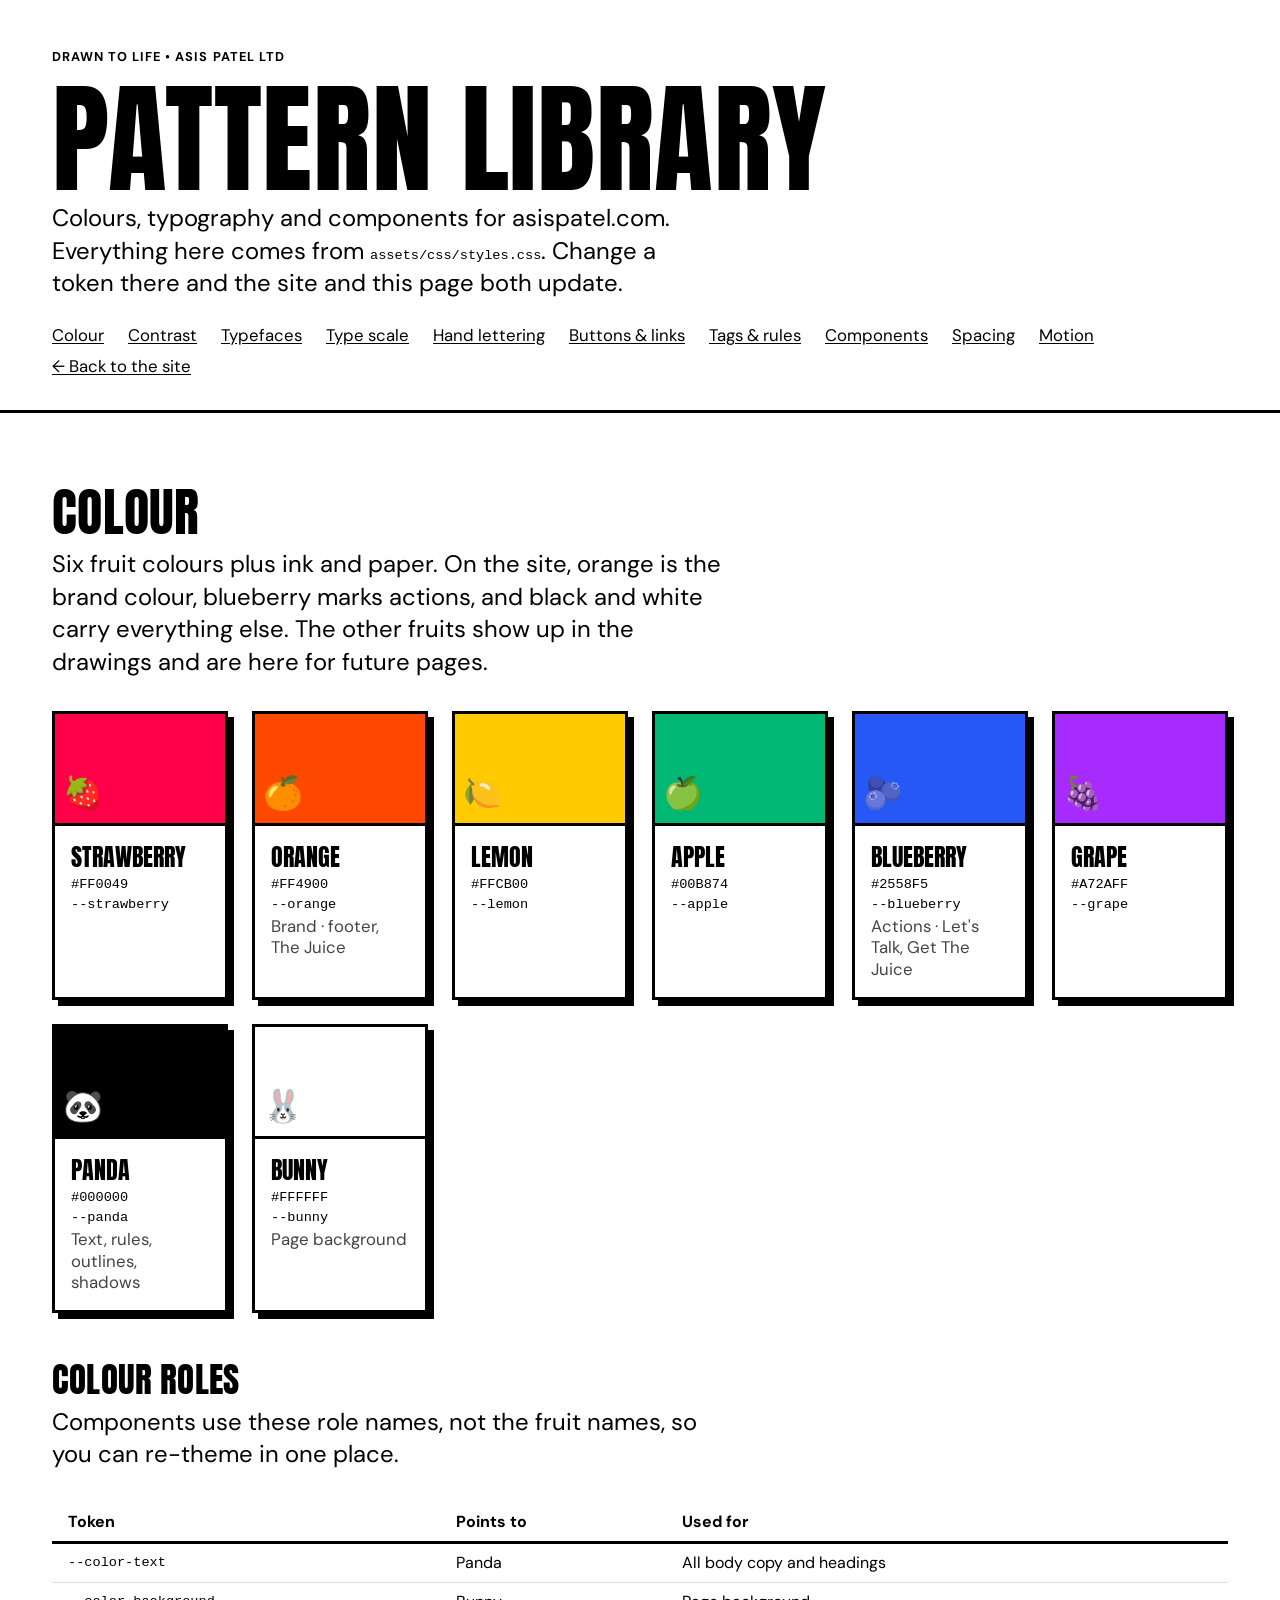
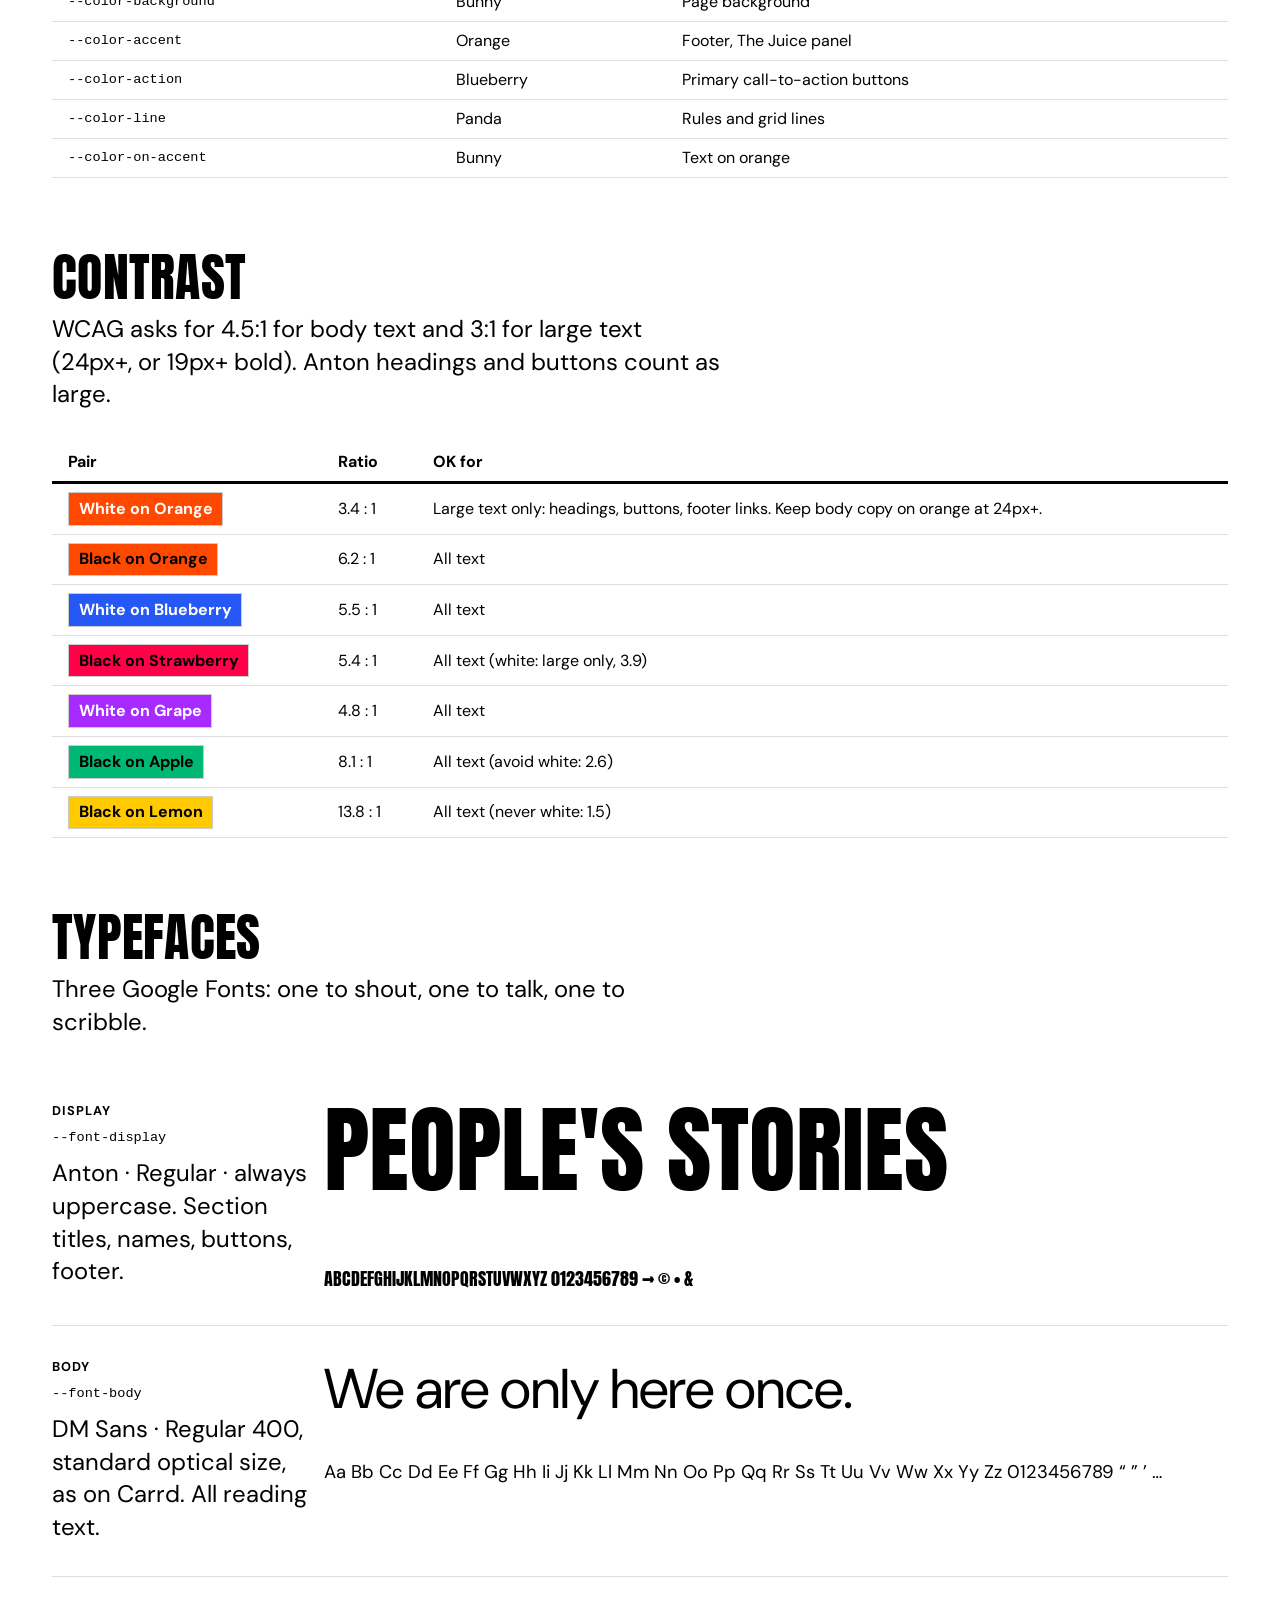
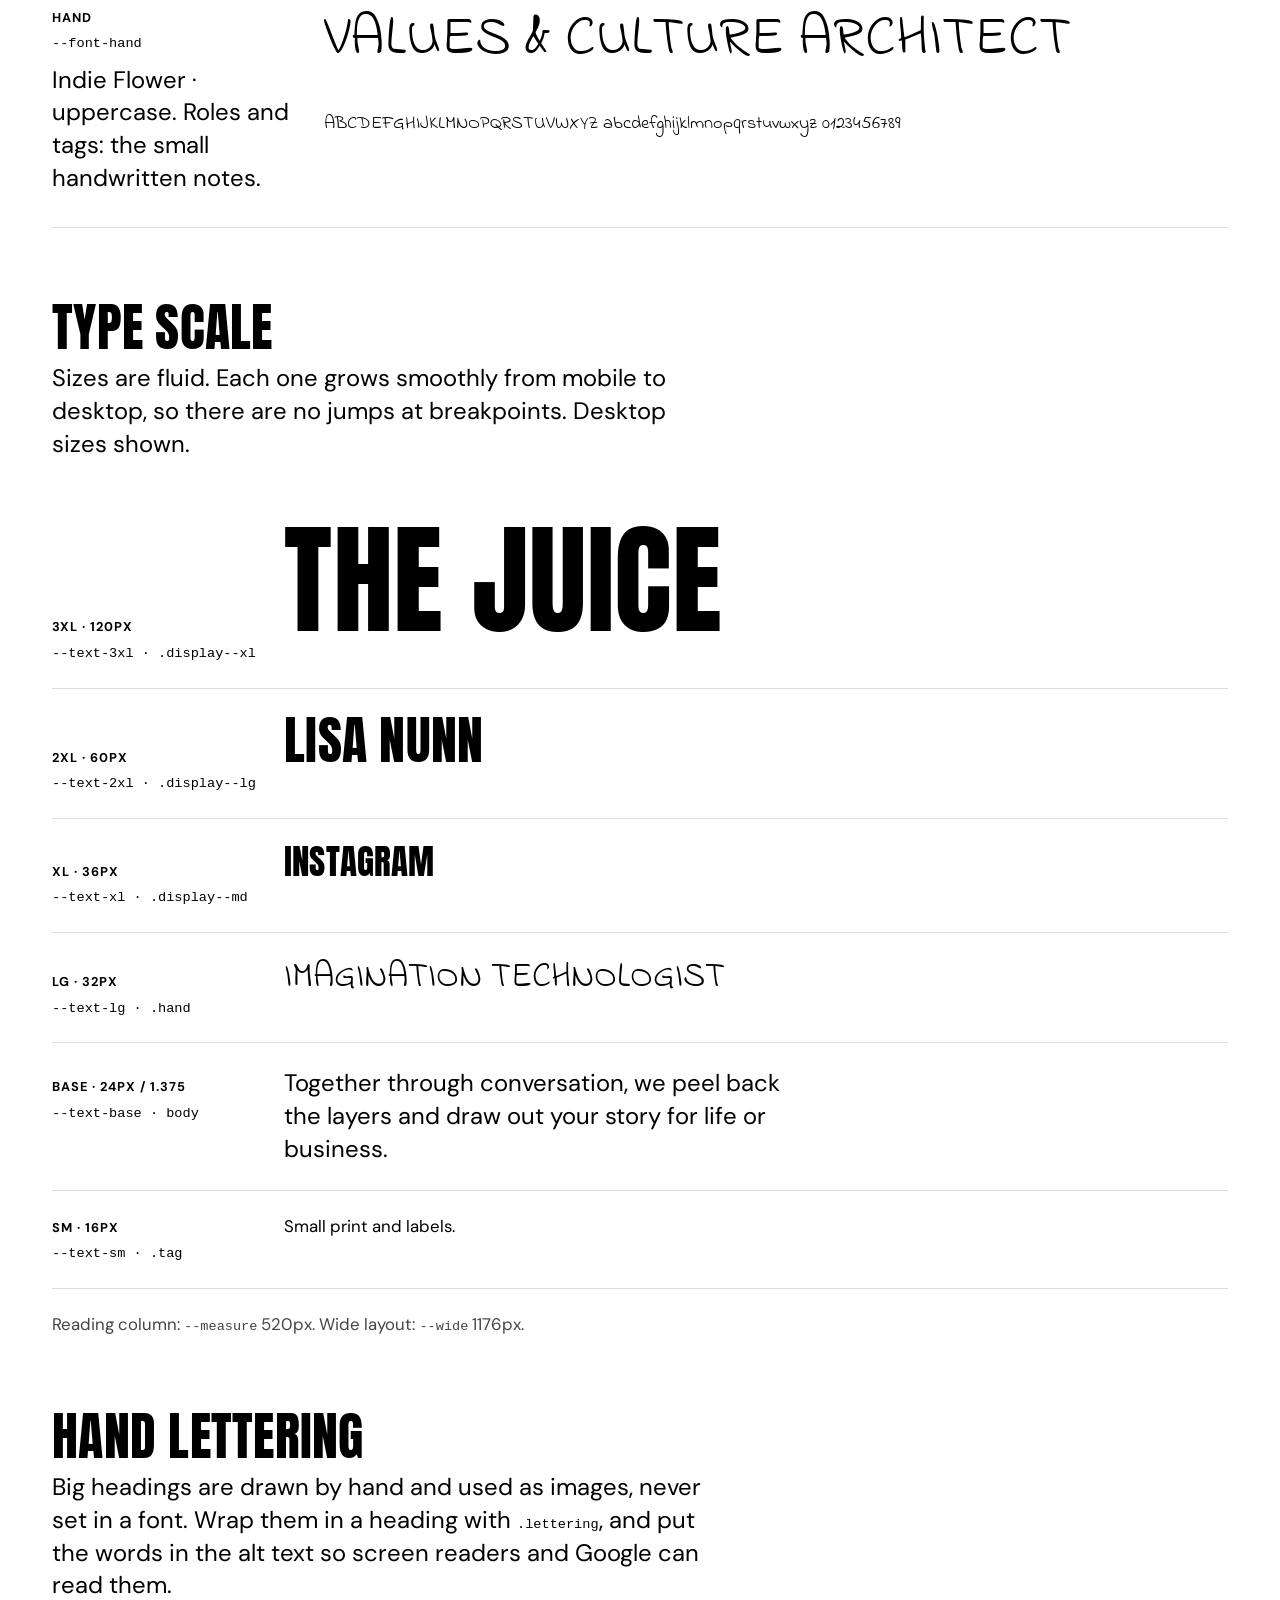
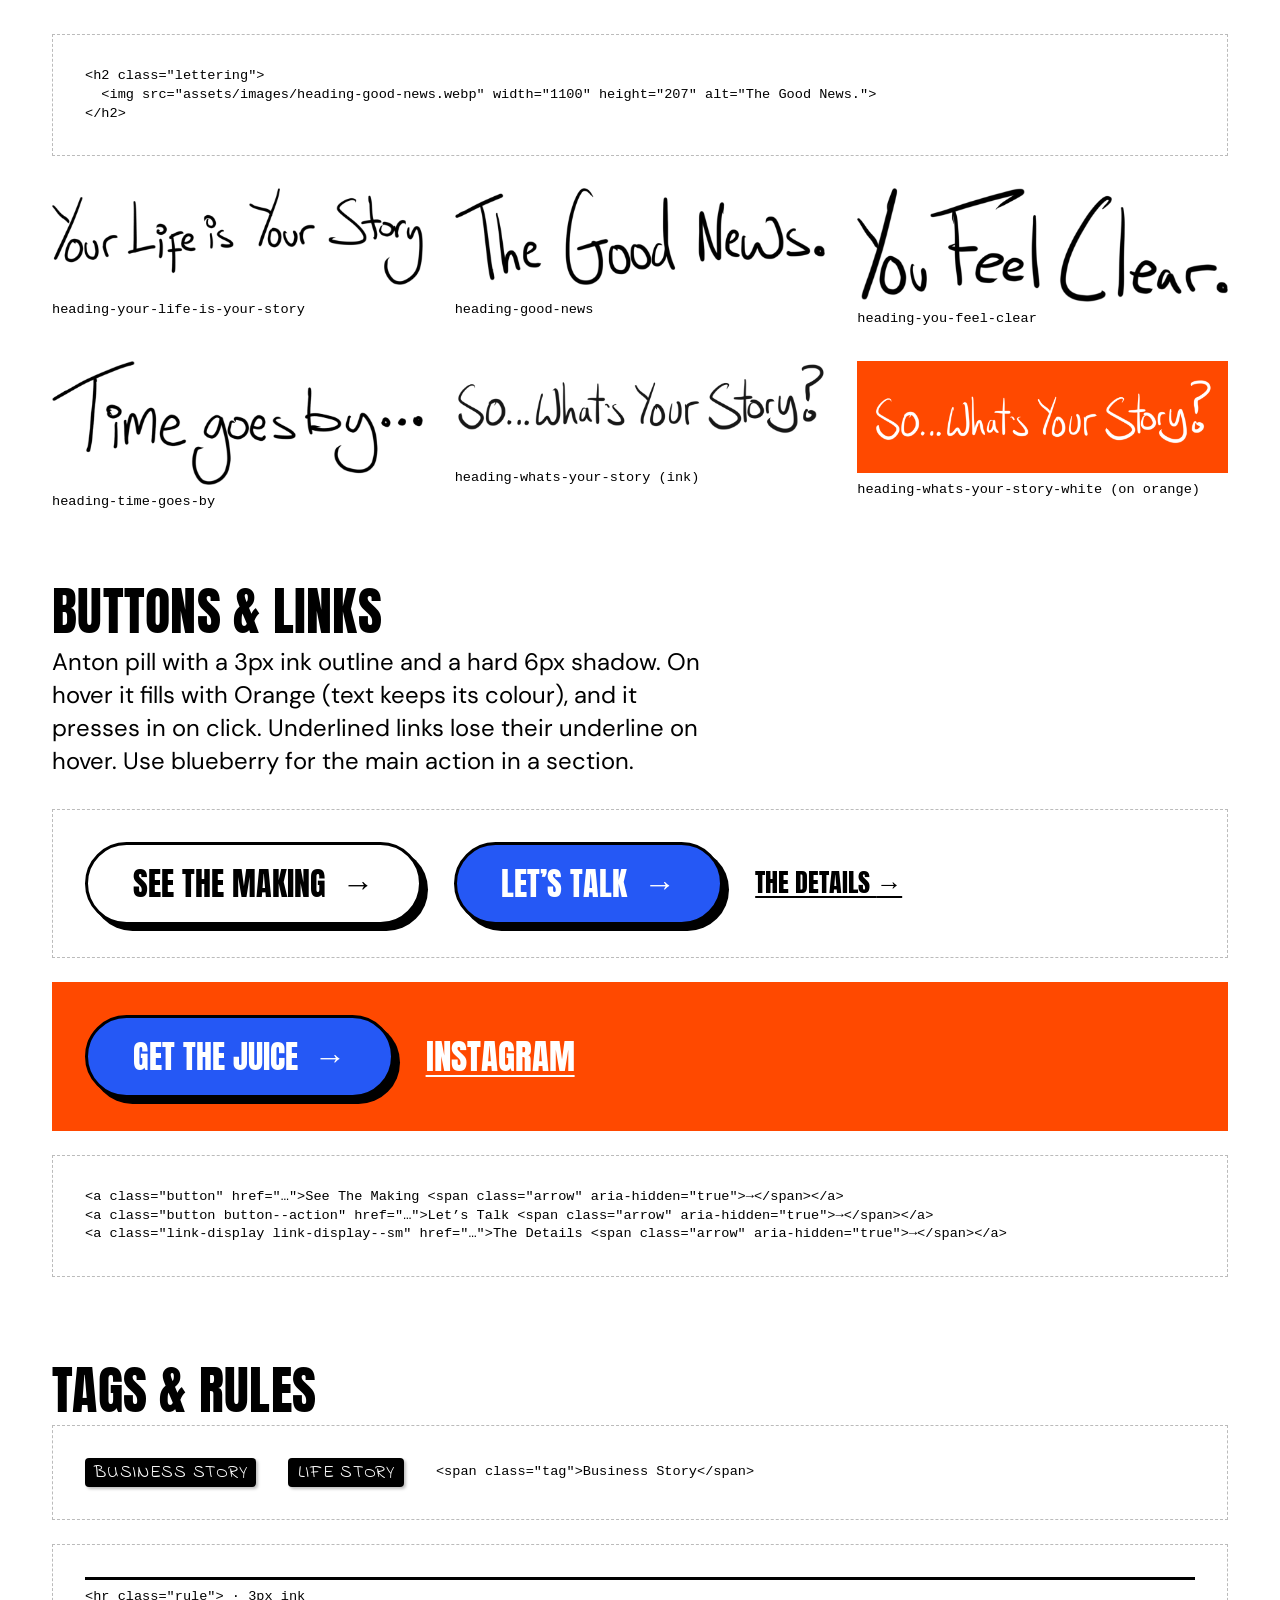
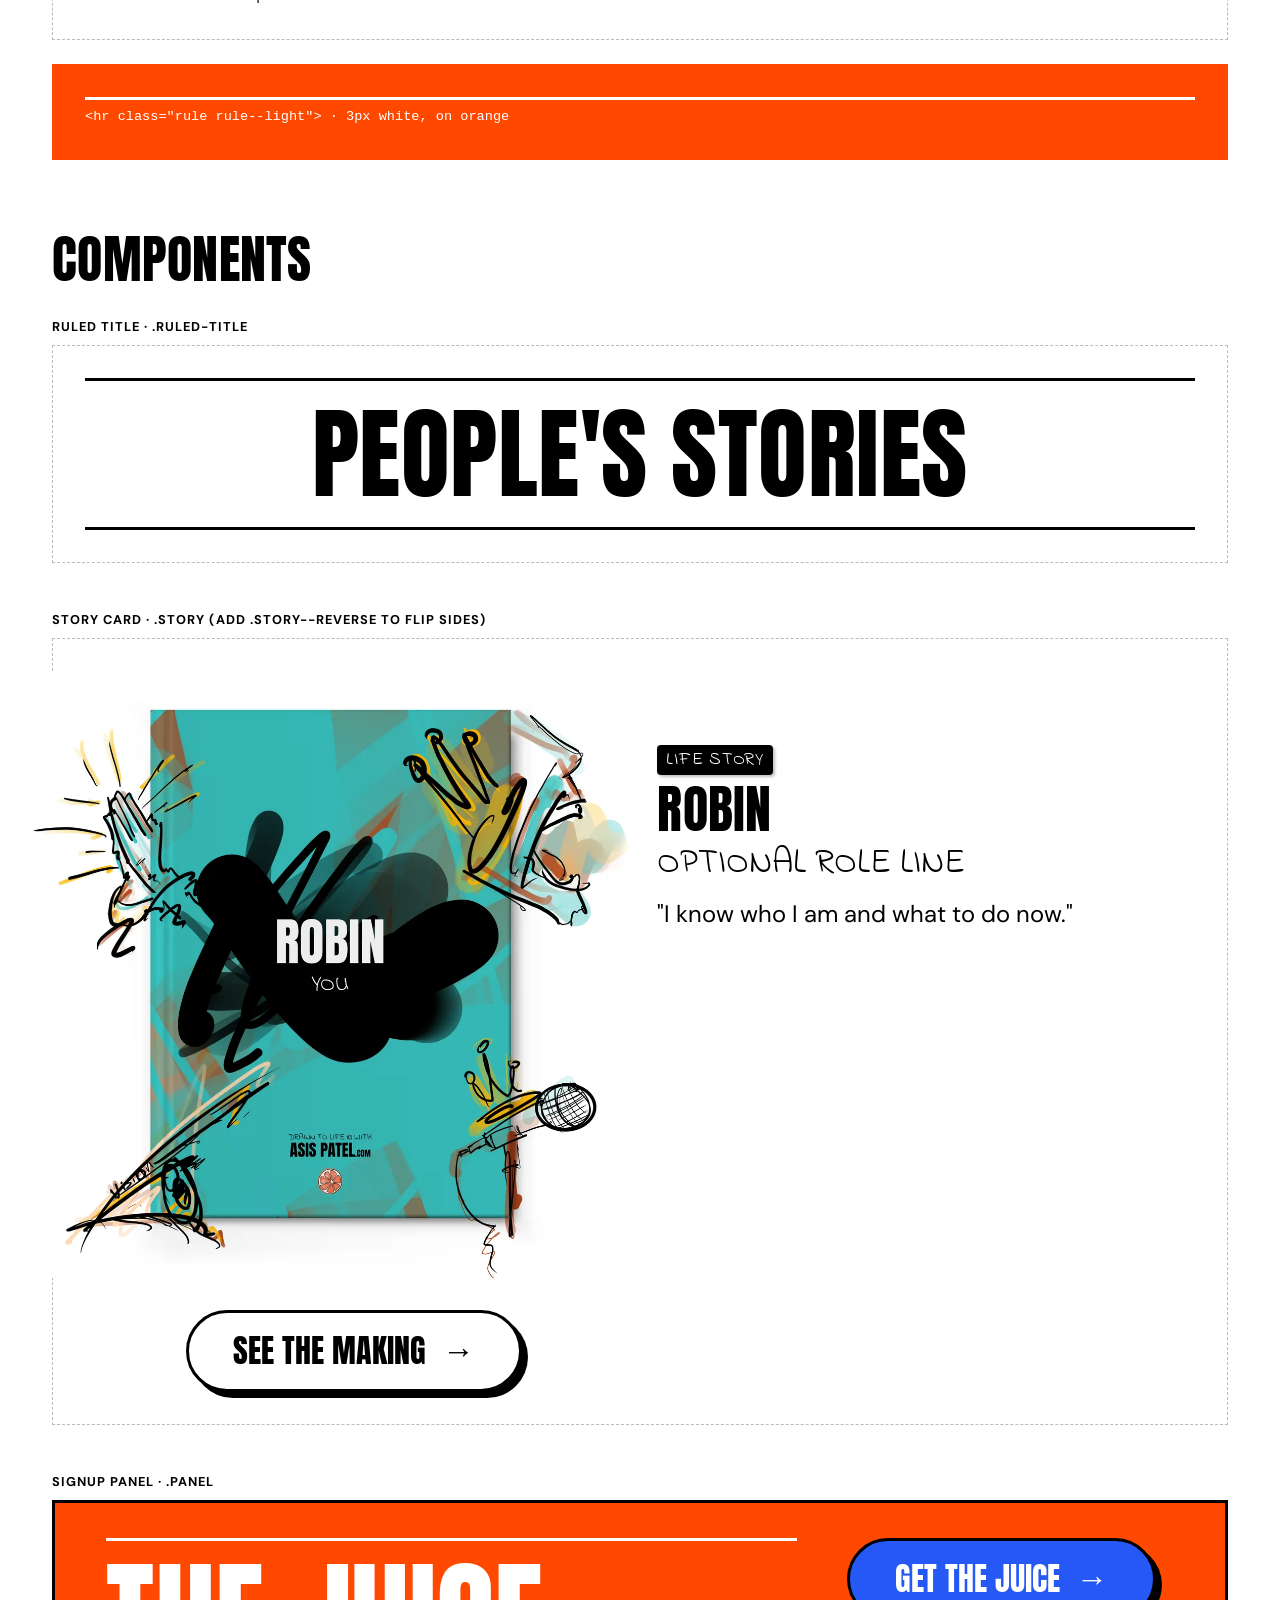
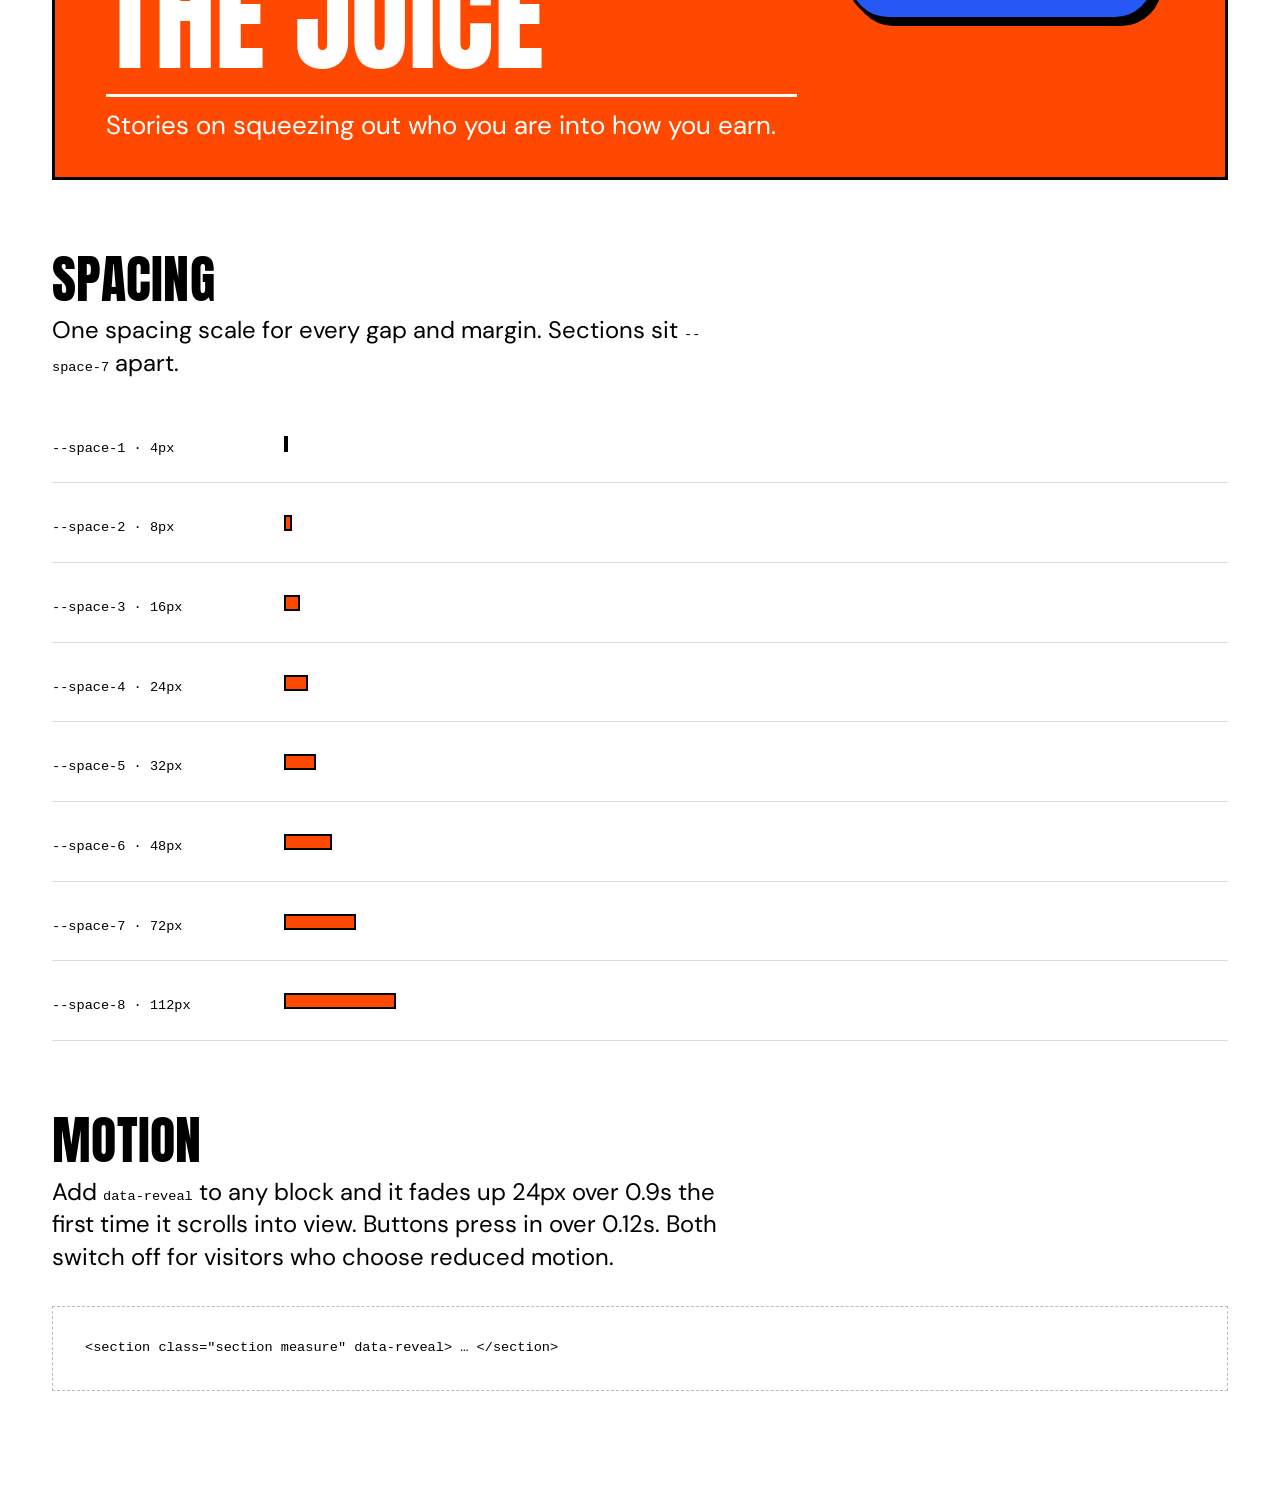
==== styleguide.html @ 0171bc2c "Phone layout matched to Carrd at iPhone 15 Pro width Measured asispatel.carrd.co at 393px: 16.5px bo" ====
<!DOCTYPE html>
<html lang="en-GB">
<head>
  <meta charset="utf-8">
  <meta name="viewport" content="width=device-width, initial-scale=1">
  <title>Pattern Library • Drawn To Life • Asis Patel Ltd</title>
  <meta name="robots" content="noindex">
  <link rel="icon" type="image/png" sizes="64x64" href="assets/favicon.png">
  <link rel="icon" type="image/png" sizes="32x32" href="assets/favicon-32.png">
  <link rel="preconnect" href="https://fonts.googleapis.com">
  <link rel="preconnect" href="https://fonts.gstatic.com" crossorigin>
  <link rel="stylesheet" href="https://fonts.googleapis.com/css2?display=swap&amp;family=DM+Sans:ital,wght@0,400;1,400&amp;family=Anton:ital,wght@0,400;1,400&amp;family=Indie+Flower:ital,wght@0,400;1,400">
  <link rel="stylesheet" href="assets/css/styles.css?v=202611241944">
  <style>
    /* Styles for this documentation page only */
    .sg-header { padding: var(--space-6) 0 var(--space-5); border-bottom: var(--rule) solid var(--panda); }
    .sg-header p { max-width: 40rem; }
    .sg-nav { display: flex; flex-wrap: wrap; gap: var(--space-2) var(--space-4); margin-top: var(--space-4); font-size: var(--text-sm); }
    .sg-section { padding: var(--space-7) 0 0; }
    .sg-section > .display { margin-bottom: var(--space-2); }
    .sg-intro { max-width: 42rem; margin-bottom: var(--space-5); }
    .sg-label { font-family: var(--font-body); font-size: 0.8rem; font-weight: 700; letter-spacing: 0.08em; text-transform: uppercase; }
    .sg-code { font-family: ui-monospace, SFMono-Regular, Menlo, monospace; font-size: 0.85rem; }
    .sg-note { font-size: var(--text-sm); color: #444; }

    .sg-swatches { display: grid; grid-template-columns: repeat(auto-fill, minmax(10.5rem, 1fr)); gap: var(--space-4); }
    .sg-swatch { border: var(--rule) solid var(--panda); box-shadow: var(--shadow-hard); background: var(--bunny); }
    .sg-swatch__chip { height: 7rem; border-bottom: var(--rule) solid var(--panda); display: flex; align-items: flex-end; padding: var(--space-2); font-size: 2rem; }
    .sg-swatch__info { padding: var(--space-3); display: grid; gap: 0.15rem; font-size: 0.95rem; line-height: 1.3; }
    .sg-swatch__name { font-family: var(--font-display); font-size: 1.5rem; text-transform: uppercase; }

    .sg-table { width: 100%; border-collapse: collapse; font-size: 1rem; }
    .sg-table th, .sg-table td { padding: var(--space-2) var(--space-3); border-bottom: 1px solid #ddd; text-align: left; vertical-align: middle; }
    .sg-table th { border-bottom: var(--rule) solid var(--panda); }
    .sg-pair { display: inline-block; min-width: 7rem; padding: 0.3rem 0.6rem; border: 1px solid #ccc; font-weight: 700; }

    .sg-font { display: grid; gap: var(--space-3); padding: var(--space-5) 0; border-bottom: 1px solid #ddd; }
    @media (min-width: 48rem) { .sg-font { grid-template-columns: 16rem 1fr; } }
    .sg-font__sample--display { font-family: var(--font-display); font-size: clamp(3rem, 8vw, 6rem); line-height: 1; text-transform: uppercase; }
    .sg-font__sample--body { font-family: var(--font-body); font-size: clamp(2rem, 5vw, 3.5rem); line-height: 1.1; }
    .sg-font__sample--hand { font-family: var(--font-hand); font-size: clamp(2rem, 5vw, 3.5rem); line-height: 1.1; text-transform: uppercase; }
    .sg-alphabet { font-size: 1.15rem; line-height: 1.5; word-break: break-all; }

    .sg-scale-row { display: grid; gap: var(--space-2); padding: var(--space-4) 0; border-bottom: 1px solid #ddd; align-items: baseline; }
    @media (min-width: 48rem) { .sg-scale-row { grid-template-columns: 14rem 1fr; } }

    .sg-demo { padding: var(--space-5); border: 1px dashed #bbb; }
    .sg-demo--accent { background: var(--orange); border-color: var(--orange); }
    .sg-row { display: flex; flex-wrap: wrap; gap: var(--space-5); align-items: center; }

    .sg-space { display: grid; gap: var(--space-2); }
    .sg-space__bar { height: 1rem; background: var(--orange); border: 2px solid var(--panda); }

    .sg-lettering { display: grid; gap: var(--space-5); grid-template-columns: repeat(auto-fill, minmax(18rem, 1fr)); }
    .sg-lettering figure { margin: 0; display: grid; gap: var(--space-2); }
    .sg-lettering .dark { background: var(--orange); padding: var(--space-3); }
  </style>
</head>
<body>

<header class="sg-header">
  <div class="wide">
    <p class="sg-label">Drawn To Life • Asis Patel Ltd</p>
    <h1 class="display display--xl">Pattern Library</h1>
    <p>Colours, typography and components for asispatel.com. Everything here comes from <span class="sg-code">assets/css/styles.css</span>. Change a token there and the site and this page both update.</p>
    <nav class="sg-nav" aria-label="Sections">
      <a href="#colour">Colour</a>
      <a href="#contrast">Contrast</a>
      <a href="#type">Typefaces</a>
      <a href="#scale">Type scale</a>
      <a href="#lettering">Hand lettering</a>
      <a href="#buttons">Buttons &amp; links</a>
      <a href="#elements">Tags &amp; rules</a>
      <a href="#components">Components</a>
      <a href="#spacing">Spacing</a>
      <a href="#motion">Motion</a>
      <a href="index.html">← Back to the site</a>
    </nav>
  </div>
</header>

<main class="wide">

  <!-- COLOUR -->
  <section class="sg-section" id="colour">
    <h2 class="display display--lg">Colour</h2>
    <p class="sg-intro">Six fruit colours plus ink and paper. On the site, orange is the brand colour, blueberry marks actions, and black and white carry everything else. The other fruits show up in the drawings and are here for future pages.</p>
    <div class="sg-swatches">
      <div class="sg-swatch"><div class="sg-swatch__chip" style="background:var(--strawberry)">🍓</div><div class="sg-swatch__info"><span class="sg-swatch__name">Strawberry</span><span class="sg-code">#FF0049</span><span class="sg-code">--strawberry</span></div></div>
      <div class="sg-swatch"><div class="sg-swatch__chip" style="background:var(--orange)">🍊</div><div class="sg-swatch__info"><span class="sg-swatch__name">Orange</span><span class="sg-code">#FF4900</span><span class="sg-code">--orange</span><span class="sg-note">Brand · footer, The Juice</span></div></div>
      <div class="sg-swatch"><div class="sg-swatch__chip" style="background:var(--lemon)">🍋</div><div class="sg-swatch__info"><span class="sg-swatch__name">Lemon</span><span class="sg-code">#FFCB00</span><span class="sg-code">--lemon</span></div></div>
      <div class="sg-swatch"><div class="sg-swatch__chip" style="background:var(--apple)">🍏</div><div class="sg-swatch__info"><span class="sg-swatch__name">Apple</span><span class="sg-code">#00B874</span><span class="sg-code">--apple</span></div></div>
      <div class="sg-swatch"><div class="sg-swatch__chip" style="background:var(--blueberry)">🫐</div><div class="sg-swatch__info"><span class="sg-swatch__name">Blueberry</span><span class="sg-code">#2558F5</span><span class="sg-code">--blueberry</span><span class="sg-note">Actions · Let's Talk, Get The Juice</span></div></div>
      <div class="sg-swatch"><div class="sg-swatch__chip" style="background:var(--grape)">🍇</div><div class="sg-swatch__info"><span class="sg-swatch__name">Grape</span><span class="sg-code">#A72AFF</span><span class="sg-code">--grape</span></div></div>
      <div class="sg-swatch"><div class="sg-swatch__chip" style="background:var(--panda);color:#fff">🐼</div><div class="sg-swatch__info"><span class="sg-swatch__name">Panda</span><span class="sg-code">#000000</span><span class="sg-code">--panda</span><span class="sg-note">Text, rules, outlines, shadows</span></div></div>
      <div class="sg-swatch"><div class="sg-swatch__chip" style="background:var(--bunny)">🐰</div><div class="sg-swatch__info"><span class="sg-swatch__name">Bunny</span><span class="sg-code">#FFFFFF</span><span class="sg-code">--bunny</span><span class="sg-note">Page background</span></div></div>
    </div>

    <h3 class="display display--md" style="margin-top:var(--space-6)">Colour roles</h3>
    <p class="sg-intro">Components use these role names, not the fruit names, so you can re-theme in one place.</p>
    <table class="sg-table">
      <thead><tr><th>Token</th><th>Points to</th><th>Used for</th></tr></thead>
      <tbody>
        <tr><td class="sg-code">--color-text</td><td>Panda</td><td>All body copy and headings</td></tr>
        <tr><td class="sg-code">--color-background</td><td>Bunny</td><td>Page background</td></tr>
        <tr><td class="sg-code">--color-accent</td><td>Orange</td><td>Footer, The Juice panel</td></tr>
        <tr><td class="sg-code">--color-action</td><td>Blueberry</td><td>Primary call-to-action buttons</td></tr>
        <tr><td class="sg-code">--color-line</td><td>Panda</td><td>Rules and grid lines</td></tr>
        <tr><td class="sg-code">--color-on-accent</td><td>Bunny</td><td>Text on orange</td></tr>
      </tbody>
    </table>
  </section>

  <!-- CONTRAST -->
  <section class="sg-section" id="contrast">
    <h2 class="display display--lg">Contrast</h2>
    <p class="sg-intro">WCAG asks for 4.5:1 for body text and 3:1 for large text (24px+, or 19px+ bold). Anton headings and buttons count as large.</p>
    <table class="sg-table">
      <thead><tr><th>Pair</th><th>Ratio</th><th>OK for</th></tr></thead>
      <tbody>
        <tr><td><span class="sg-pair" style="background:var(--orange);color:#fff">White on Orange</span></td><td>3.4 : 1</td><td>Large text only: headings, buttons, footer links. Keep body copy on orange at 24px+.</td></tr>
        <tr><td><span class="sg-pair" style="background:var(--orange);color:#000">Black on Orange</span></td><td>6.2 : 1</td><td>All text</td></tr>
        <tr><td><span class="sg-pair" style="background:var(--blueberry);color:#fff">White on Blueberry</span></td><td>5.5 : 1</td><td>All text</td></tr>
        <tr><td><span class="sg-pair" style="background:var(--strawberry);color:#000">Black on Strawberry</span></td><td>5.4 : 1</td><td>All text (white: large only, 3.9)</td></tr>
        <tr><td><span class="sg-pair" style="background:var(--grape);color:#fff">White on Grape</span></td><td>4.8 : 1</td><td>All text</td></tr>
        <tr><td><span class="sg-pair" style="background:var(--apple);color:#000">Black on Apple</span></td><td>8.1 : 1</td><td>All text (avoid white: 2.6)</td></tr>
        <tr><td><span class="sg-pair" style="background:var(--lemon);color:#000">Black on Lemon</span></td><td>13.8 : 1</td><td>All text (never white: 1.5)</td></tr>
      </tbody>
    </table>
  </section>

  <!-- TYPEFACES -->
  <section class="sg-section" id="type">
    <h2 class="display display--lg">Typefaces</h2>
    <p class="sg-intro">Three Google Fonts: one to shout, one to talk, one to scribble.</p>

    <div class="sg-font">
      <div><p class="sg-label">Display</p><p class="sg-code">--font-display</p><p>Anton · Regular · always uppercase. Section titles, names, buttons, footer.</p></div>
      <div><p class="sg-font__sample--display">People's Stories</p><p class="sg-alphabet" style="font-family:var(--font-display)">ABCDEFGHIJKLMNOPQRSTUVWXYZ 0123456789 → © • &amp;</p></div>
    </div>

    <div class="sg-font">
      <div><p class="sg-label">Body</p><p class="sg-code">--font-body</p><p>DM Sans · Regular 400, standard optical size, as on Carrd. All reading text.</p></div>
      <div><p class="sg-font__sample--body">We are only here once.</p><p class="sg-alphabet">Aa Bb Cc Dd Ee Ff Gg Hh Ii Jj Kk Ll Mm Nn Oo Pp Qq Rr Ss Tt Uu Vv Ww Xx Yy Zz 0123456789 “ ” ’ …</p></div>
    </div>

    <div class="sg-font">
      <div><p class="sg-label">Hand</p><p class="sg-code">--font-hand</p><p>Indie Flower · uppercase. Roles and tags: the small handwritten notes.</p></div>
      <div><p class="sg-font__sample--hand">Values &amp; Culture Architect</p><p class="sg-alphabet" style="font-family:var(--font-hand)">ABCDEFGHIJKLMNOPQRSTUVWXYZ abcdefghijklmnopqrstuvwxyz 0123456789</p></div>
    </div>
  </section>

  <!-- SCALE -->
  <section class="sg-section" id="scale">
    <h2 class="display display--lg">Type scale</h2>
    <p class="sg-intro">Sizes are fluid. Each one grows smoothly from mobile to desktop, so there are no jumps at breakpoints. Desktop sizes shown.</p>
    <div class="sg-scale-row"><div><p class="sg-label">3XL · 120px</p><p class="sg-code">--text-3xl · .display--xl</p></div><p class="display display--xl">The Juice</p></div>
    <div class="sg-scale-row"><div><p class="sg-label">2XL · 60px</p><p class="sg-code">--text-2xl · .display--lg</p></div><p class="display display--lg">Lisa Nunn</p></div>
    <div class="sg-scale-row"><div><p class="sg-label">XL · 36px</p><p class="sg-code">--text-xl · .display--md</p></div><p class="display display--md">Instagram</p></div>
    <div class="sg-scale-row"><div><p class="sg-label">LG · 32px</p><p class="sg-code">--text-lg · .hand</p></div><p class="hand">Imagination Technologist</p></div>
    <div class="sg-scale-row"><div><p class="sg-label">Base · 24px / 1.375</p><p class="sg-code">--text-base · body</p></div><p style="max-width:var(--measure)">Together through conversation, we peel back the layers and draw out your story for life or business.</p></div>
    <div class="sg-scale-row"><div><p class="sg-label">SM · 16px</p><p class="sg-code">--text-sm · .tag</p></div><p style="font-size:var(--text-sm)">Small print and labels.</p></div>
    <p class="sg-note" style="margin-top:var(--space-4)">Reading column: <span class="sg-code">--measure</span> 520px. Wide layout: <span class="sg-code">--wide</span> 1176px.</p>
  </section>

  <!-- LETTERING -->
  <section class="sg-section" id="lettering">
    <h2 class="display display--lg">Hand lettering</h2>
    <p class="sg-intro">Big headings are drawn by hand and used as images, never set in a font. Wrap them in a heading with <span class="sg-code">.lettering</span>, and put the words in the alt text so screen readers and Google can read them.</p>
    <pre class="sg-code sg-demo" style="white-space:pre-wrap;margin-bottom:var(--space-5)">&lt;h2 class="lettering"&gt;
  &lt;img src="assets/images/heading-good-news.webp" width="1100" height="207" alt="The Good News."&gt;
&lt;/h2&gt;</pre>
    <div class="sg-lettering">
      <figure><img src="assets/images/heading-your-life-is-your-story.webp" width="1100" height="286" alt="Your Life is Your Story"><figcaption class="sg-code">heading-your-life-is-your-story</figcaption></figure>
      <figure><img src="assets/images/heading-good-news.webp" width="1100" height="286" alt="The Good News."><figcaption class="sg-code">heading-good-news</figcaption></figure>
      <figure><img src="assets/images/heading-you-feel-clear.webp" width="1100" height="338" alt="You Feel Clear."><figcaption class="sg-code">heading-you-feel-clear</figcaption></figure>
      <figure><img src="assets/images/heading-time-goes-by.webp" width="1100" height="369" alt="Time goes by…"><figcaption class="sg-code">heading-time-goes-by</figcaption></figure>
      <figure><img src="assets/images/heading-whats-your-story.webp" width="2200" height="449" alt="So…What's Your Story?"><figcaption class="sg-code">heading-whats-your-story (ink)</figcaption></figure>
      <figure><div class="dark"><img src="assets/images/heading-whats-your-story-white.webp" width="2200" height="449" alt="So…What's Your Story?"></div><figcaption class="sg-code">heading-whats-your-story-white (on orange)</figcaption></figure>
    </div>
  </section>

  <!-- BUTTONS -->
  <section class="sg-section" id="buttons">
    <h2 class="display display--lg">Buttons &amp; links</h2>
    <p class="sg-intro">Anton pill with a 3px ink outline and a hard 6px shadow. On hover it fills with Orange (text keeps its colour), and it presses in on click. Underlined links lose their underline on hover. Use blueberry for the main action in a section.</p>
    <div class="sg-row sg-demo">
      <a class="button" href="#buttons">See The Making <span class="arrow" aria-hidden="true">→</span></a>
      <a class="button button--action" href="#buttons">Let’s Talk <span class="arrow" aria-hidden="true">→</span></a>
      <a class="link-display link-display--sm" href="#buttons">The Details <span class="arrow" aria-hidden="true">→</span></a>
    </div>
    <div class="sg-row sg-demo sg-demo--accent" style="margin-top:var(--space-4);color:#fff">
      <a class="button button--action" href="#buttons">Get The Juice <span class="arrow" aria-hidden="true">→</span></a>
      <a class="link-display" href="#buttons">Instagram</a>
    </div>
    <pre class="sg-code sg-demo" style="white-space:pre-wrap;margin-top:var(--space-4)">&lt;a class="button" href="…"&gt;See The Making &lt;span class="arrow" aria-hidden="true"&gt;→&lt;/span&gt;&lt;/a&gt;
&lt;a class="button button--action" href="…"&gt;Let’s Talk &lt;span class="arrow" aria-hidden="true"&gt;→&lt;/span&gt;&lt;/a&gt;
&lt;a class="link-display link-display--sm" href="…"&gt;The Details &lt;span class="arrow" aria-hidden="true"&gt;→&lt;/span&gt;&lt;/a&gt;</pre>
  </section>

  <!-- TAGS & RULES -->
  <section class="sg-section" id="elements">
    <h2 class="display display--lg">Tags &amp; rules</h2>
    <div class="sg-row sg-demo">
      <span class="tag">Business Story</span>
      <span class="tag">Life Story</span>
      <span class="sg-code">&lt;span class="tag"&gt;Business Story&lt;/span&gt;</span>
    </div>
    <div class="sg-demo" style="margin-top:var(--space-4)">
      <hr class="rule">
      <p class="sg-code" style="margin-top:var(--space-2)">&lt;hr class="rule"&gt; · 3px ink</p>
    </div>
    <div class="sg-demo sg-demo--accent" style="margin-top:var(--space-4);color:#fff">
      <hr class="rule rule--light">
      <p class="sg-code" style="margin-top:var(--space-2)">&lt;hr class="rule rule--light"&gt; · 3px white, on orange</p>
    </div>
  </section>

  <!-- COMPONENTS -->
  <section class="sg-section" id="components">
    <h2 class="display display--lg">Components</h2>

    <p class="sg-label" style="margin-top:var(--space-5)">Ruled title · .ruled-title</p>
    <div class="ruled-title sg-demo">
      <hr class="rule">
      <h3 class="display display--title">People's Stories</h3>
      <hr class="rule">
    </div>

    <p class="sg-label" style="margin-top:var(--space-6)">Story card · .story (add .story--reverse to flip sides)</p>
    <article class="story sg-demo">
      <div class="story__media">
        <img src="assets/images/story-robin.webp" width="1200" height="1200" loading="lazy" alt="Illustrated book cover for Robin.">
        <a class="button" href="#components">See The Making <span class="arrow" aria-hidden="true">→</span></a>
      </div>
      <div class="story__body">
        <span class="tag">Life Story</span>
        <h3 class="display display--lg story__name">Robin</h3>
        <p class="hand story__role">Optional role line</p>
        <blockquote class="story__quote"><p>"I know who I am and what to do now."</p></blockquote>
      </div>
    </article>

    <p class="sg-label" style="margin-top:var(--space-6)">Signup panel · .panel</p>
    <div class="panel">
      <div class="panel__copy">
        <hr class="rule rule--light">
        <h3 class="display display--xl">The Juice</h3>
        <hr class="rule rule--light">
        <p>Stories on squeezing out who you are into how you earn.</p>
      </div>
      <div class="panel__action"><a class="button button--action" href="#components">Get The Juice <span class="arrow" aria-hidden="true">→</span></a></div>
    </div>
  </section>

  <!-- SPACING -->
  <section class="sg-section" id="spacing">
    <h2 class="display display--lg">Spacing</h2>
    <p class="sg-intro">One spacing scale for every gap and margin. Sections sit <span class="sg-code">--space-7</span> apart.</p>
    <div class="sg-space">
      <div class="sg-scale-row"><span class="sg-code">--space-1 · 4px</span><div class="sg-space__bar" style="width:var(--space-1)"></div></div>
      <div class="sg-scale-row"><span class="sg-code">--space-2 · 8px</span><div class="sg-space__bar" style="width:var(--space-2)"></div></div>
      <div class="sg-scale-row"><span class="sg-code">--space-3 · 16px</span><div class="sg-space__bar" style="width:var(--space-3)"></div></div>
      <div class="sg-scale-row"><span class="sg-code">--space-4 · 24px</span><div class="sg-space__bar" style="width:var(--space-4)"></div></div>
      <div class="sg-scale-row"><span class="sg-code">--space-5 · 32px</span><div class="sg-space__bar" style="width:var(--space-5)"></div></div>
      <div class="sg-scale-row"><span class="sg-code">--space-6 · 48px</span><div class="sg-space__bar" style="width:var(--space-6)"></div></div>
      <div class="sg-scale-row"><span class="sg-code">--space-7 · 72px</span><div class="sg-space__bar" style="width:var(--space-7)"></div></div>
      <div class="sg-scale-row"><span class="sg-code">--space-8 · 112px</span><div class="sg-space__bar" style="width:var(--space-8)"></div></div>
    </div>
  </section>

  <!-- MOTION -->
  <section class="sg-section" id="motion" style="padding-bottom:var(--space-8)">
    <h2 class="display display--lg">Motion</h2>
    <p class="sg-intro">Add <span class="sg-code">data-reveal</span> to any block and it fades up 24px over 0.9s the first time it scrolls into view. Buttons press in over 0.12s. Both switch off for visitors who choose reduced motion.</p>
    <pre class="sg-code sg-demo" style="white-space:pre-wrap">&lt;section class="section measure" data-reveal&gt; … &lt;/section&gt;</pre>
  </section>

</main>
</body>
</html>
---- assets/css/styles.css ----
/* ==========================================================================
   Drawn To Life · Asis Patel Ltd
   One stylesheet for the site and the pattern library (styleguide.html).

   1. Design tokens
   2. Base
   3. Layout
   4. Typography
   5. Components
   6. Page sections
   7. Motion
   ========================================================================== */


/* 1. Design tokens
   -------------------------------------------------------------------------- */
:root {
  /* Brand palette */
  --strawberry: #FF0049;
  --orange:     #FF4900;
  --lemon:      #FFCB00;
  --apple:      #00B874;
  --blueberry:  #2558F5;
  --grape:      #A72AFF;
  --panda:      #000000;
  --bunny:      #FFFFFF;

  /* Roles: use these in components rather than the raw palette */
  --color-text:        var(--panda);
  --color-background:  var(--bunny);
  --color-accent:      var(--orange);
  --color-action:      var(--blueberry);
  --color-line:        var(--panda);
  --color-on-accent:   var(--bunny);

  /* Font families */
  --font-body:    "DM Sans", system-ui, -apple-system, "Segoe UI", sans-serif;
  --font-display: "Anton", "Impact", "Arial Narrow", sans-serif;
  --font-hand:    "Indie Flower", "Comic Sans MS", cursive;

  /* Type scale (fluid: mobile → desktop) */
  --text-sm:   clamp(0.95rem, 0.9rem + 0.2vw, 1.05rem);   /* labels, small print */
  --text-base: clamp(1.15rem, 1rem + 0.6vw, 1.4896rem);   /* body: 23.83px on desktop, as on Carrd */
  --text-lg:   clamp(1.4rem, 1rem + 1.3vw, 2.1667rem);  /* roles: 34.67px */
  --text-md:   clamp(1.25rem, 1rem + 0.7vw, 1.625rem);  /* Juice intro, copyright: 26px */
  --text-xl:   clamp(1.6rem, 1.3rem + 1.2vw, 2.1667rem);  /* footer links: 34.67px */
  --text-button:  clamp(1.5rem, 1.2rem + 1vw, 2rem);      /* pill buttons: 32px */
  --text-link-sm: clamp(1.35rem, 1.15rem + 0.6vw, 1.625rem); /* The Details: 26px */
  --text-2xl:  clamp(2.25rem, 1.6rem + 2.2vw, 3.25rem);   /* story names: 52px */
  --text-title: clamp(3rem, 1.5rem + 5.4vw, 6.23rem);     /* PEOPLE'S STORIES: 100px */
  --text-3xl:  clamp(3.25rem, 1.6rem + 6.6vw, 7.58rem);   /* THE JUICE: 121px */

  --leading-tight: 1.05;
  --leading-body:  1.375;

  /* Spacing */
  --space-1: 0.25rem;
  --space-2: 0.5rem;
  --space-3: 1rem;
  --space-4: 1.5rem;
  --space-5: 2rem;
  --space-6: 3rem;
  --space-7: 4.5rem;
  --space-8: 7rem;

  /* Widths */
  --measure: 32.5rem;   /* 520px reading column */
  --wide:    80.2rem;   /* 1283px wide container */
  --illo:    43.3rem;   /* 693px illustrations and hero */
  --gutter:  clamp(1.25rem, 4vw, 3.25rem);
  --block:   2.1667rem; /* 35px gap between blocks, as on Carrd */

  /* Lines, corners, shadows */
  --rule:          3px;
  --radius-sm:     4px;
  --radius-pill:   999px;
  --shadow-hard:   6px 6px 0 var(--panda);
  --shadow-hard-sm: 3px 3px 0 var(--panda);

  /* Motion */
  --ease-out: cubic-bezier(0.22, 1, 0.36, 1);
  --duration-reveal: 900ms;
  --duration-press:  120ms;
}


/* Desktop (981px and up): fixed sizes, exactly as on Carrd, which doesn't
   scale type with window width. Below this the fluid sizes above apply. */
@media (min-width: 61.3125rem) {
  :root {
    --text-base:    1.4896rem;  /* 23.83px */
    --text-md:      1.625rem;   /* 26px */
    --text-lg:      2.1667rem;  /* 34.67px */
    --text-xl:      2.1667rem;  /* 34.67px */
    --text-button:  2rem;       /* 32px */
    --text-link-sm: 1.625rem;   /* 26px */
    --text-2xl:     3.25rem;    /* 52px */
    --text-title:   6.23rem;    /* 99.7px */
    --text-3xl:     7.58rem;    /* 121px */
    --gutter:       3.25rem;    /* 52px */
  }
}


/* 2. Base
   -------------------------------------------------------------------------- */
*, *::before, *::after { box-sizing: border-box; }

html {
  -webkit-text-size-adjust: 100%;
  scroll-behavior: smooth;
}

/* Overscroll / pull-to-refresh colour. Browsers show the page's root
   background colour when you bounce past an edge, so main.js switches it:
   white while you're in the top half of the page, orange in the bottom
   half (behind the footer). The page itself sits on body's white. */
html { background-color: var(--bunny); }
html.is-near-footer { background-color: var(--orange); }

body {
  margin: 0;
  background: var(--color-background);
  color: var(--color-text);
  font-family: var(--font-body);
  font-size: var(--text-base);
  line-height: var(--leading-body);
  text-rendering: optimizeLegibility;
}

img { display: block; max-width: 100%; height: auto; }

p { margin: 0 0 0.7em; }
p:last-child { margin-bottom: 0; }

a { color: inherit; text-underline-offset: 0.12em; }

:focus-visible {
  outline: 3px solid var(--blueberry);
  outline-offset: 4px;
}

.visually-hidden {
  position: absolute !important;
  width: 1px; height: 1px;
  overflow: hidden;
  clip: rect(0 0 0 0);
  white-space: nowrap;
}

.skip-link {
  position: absolute;
  left: var(--space-3);
  top: -4rem;
  z-index: 10;
  padding: var(--space-2) var(--space-3);
  background: var(--panda);
  color: var(--bunny);
  font-family: var(--font-display);
  text-transform: uppercase;
}
.skip-link:focus { top: var(--space-3); }


/* 3. Layout
   -------------------------------------------------------------------------- */
.measure {
  width: min(100% - 2 * var(--gutter), var(--measure));
  margin-inline: auto;
}

.wide {
  width: min(100% - 2 * var(--gutter), var(--wide));
  margin-inline: auto;
}

.full { width: 100%; }

.section { margin-block: var(--block); }
.section--tight { margin-block: var(--space-5); }

.stack > * + * { margin-top: var(--space-3); }

.center { text-align: center; }
.center img { margin-inline: auto; }


/* 4. Typography
   -------------------------------------------------------------------------- */
.display {
  margin: 0;
  font-family: var(--font-display);
  font-weight: 400;
  line-height: var(--leading-tight);
  text-transform: uppercase;
  letter-spacing: 0.005em;
}
.display--xl { font-size: var(--text-3xl); }
.display--title { font-size: var(--text-title); }
.display--lg { font-size: var(--text-2xl); }
.display--md { font-size: var(--text-xl); }

.hand {
  margin: 0;
  font-family: var(--font-hand);
  font-size: var(--text-lg);
  line-height: 1.2;
  text-transform: uppercase;
}

/* Hand-drawn lettering supplied as artwork: the <img> alt carries the words */
.lettering { margin-block: 0 1.5rem; }   /* drawn heading, then a small gap, then the text */
.lettering img { width: 100%; }
.lettering--caption { width: min(100%, 21.8rem); margin: 0.52rem auto 0; }

.lede { font-size: var(--text-base); }


/* 5. Components
   -------------------------------------------------------------------------- */

/* Button: Anton pill, ink outline, hard shadow. Fills with Orange on hover. */
.button {
  display: inline-flex;
  align-items: center;
  gap: 0.5em;
  padding: 0.7em 1.4em;
  border: var(--rule) solid var(--panda);
  border-radius: var(--radius-pill);
  background: var(--bunny);
  color: var(--panda);
  box-shadow: var(--shadow-hard);
  font-family: var(--font-display);
  font-size: var(--text-button);
  line-height: 1;
  text-transform: uppercase;
  text-decoration: none;
  white-space: nowrap;
  transition:
    background-color var(--duration-press) ease-out,
    transform var(--duration-press) var(--ease-out),
    box-shadow var(--duration-press) var(--ease-out);
}
.button:hover,
.button:focus-visible { background-color: var(--orange); }
.button:active { transform: translate(6px, 6px); box-shadow: 0 0 0 var(--panda); }

.button--action {
  background: var(--color-action);
  color: var(--bunny);
}

/* Thin arrow, as on the original site */
.arrow { font-family: Arial, Helvetica, sans-serif; font-weight: 400; }

/* Text link in Anton (The Details →, footer links) */
.link-display {
  font-family: var(--font-display);
  font-size: var(--text-xl);
  line-height: 1.2;
  text-transform: uppercase;
  text-decoration: underline;
  text-decoration-thickness: 2px;
}
.link-display:hover,
.link-display:focus-visible { text-decoration: none; }
.link-display--sm { font-size: var(--text-link-sm); }

/* Tag: small ink label, e.g. BUSINESS STORY */
.tag {
  display: inline-block;
  padding: 0.2em 0.5em 0.15em;
  border-radius: var(--radius-sm);
  background: var(--panda);
  color: var(--bunny);
  box-shadow: 2px 2px 3px rgb(0 0 0 / 0.25);
  font-family: var(--font-hand);
  font-size: clamp(1rem, 0.9rem + 0.3vw, 1.2rem);
  line-height: 1.25;
  letter-spacing: 0.04em;
  text-transform: uppercase;
}

/* Rule: 3px ink line */
.rule {
  height: 0;
  margin: 0;
  border: 0;
  border-top: var(--rule) solid var(--color-line);
}
.rule--light { border-top-color: var(--bunny); }

/* Ruled title: rule / big Anton title / rule (PEOPLE'S STORIES) */
.ruled-title {
  display: grid;
  gap: 1.3rem;
  text-align: center;
}

/* Book: product shots with soft shadow already baked into the artwork */
.book img { margin-inline: auto; }

/* Story card: artwork + button in one column, words in the other */
.story {
  display: grid;
  gap: var(--space-5) 2.1667rem;   /* 35px between columns */
  align-items: start;
  margin-block: 0;
  padding-block: 2.1667rem;        /* 70px between stories */
}
.story__media { display: grid; justify-items: center; gap: var(--space-5); }
.story__media img { width: 100%; }
.story__body > .tag { margin-bottom: 0.15rem; }
.story__name { margin: 0; line-height: 1.25; }
.story__role { margin: 0 0 0.8rem; line-height: 1.25; }

@media (min-width: 48rem) {
  .story { grid-template-columns: 1fr 1fr; }
  /* Artwork runs slightly past its column, as on Carrd (694px on a 624px column) */
  .story__media img {
    width: calc(100% + 4.3333rem);
    max-width: none;
    margin-inline: -3.25rem -1.0833rem;
  }
  .story--reverse .story__media img { margin-inline: -1.0833rem -3.25rem; }
  .story__body { padding-top: 4.3333rem; }  /* words start 69px below the artwork's top */
  .story--reverse .story__media { order: 2; }
}

/* Signup panel: THE JUICE */
.panel {
  display: grid;
  gap: var(--space-5);
  padding: 2.1667rem clamp(1.25rem, 4vw, 3.25rem);
  border: var(--rule) solid var(--panda);
  background: var(--color-accent);
  color: var(--color-on-accent);
}
.panel__copy { display: grid; gap: 0.8rem; }
.panel__copy p { font-size: var(--text-md); line-height: 1.25; }
.panel__action { align-self: start; }

@media (min-width: 48rem) {
  .panel { grid-template-columns: 2fr 1fr; align-items: start; }
  .panel__action { justify-self: center; }
}

/* Offer grid: two books, ruled cells, links underneath */
.offers {
  display: grid;
  margin-top: 4.3333rem;
  margin-bottom: 0;   /* sits directly on the footer */
  border-top: var(--rule) solid var(--color-line);
  border-bottom: var(--rule) solid var(--color-line);
}
.offers__cell {
  display: grid;
  grid-template-rows: 1fr auto;
}
.offers__art { padding: var(--space-6) 0 0; overflow: hidden; }
.offers__art img { width: 100%; }
.offers__link {
  padding: 2rem var(--space-3);
  border-top: var(--rule) solid var(--color-line);
  text-align: center;
}

@media (max-width: 47.99rem) {
  .offers__cell + .offers__cell { border-top: var(--rule) solid var(--color-line); }
}
@media (min-width: 48rem) {
  .offers { grid-template-columns: 1fr 1fr; }
  .offers__cell + .offers__cell { border-left: var(--rule) solid var(--color-line); }
}


/* 6. Page sections
   -------------------------------------------------------------------------- */
.cover {
  width: min(100% - 2 * var(--gutter), var(--measure));   /* front and back covers, same size */
  margin-inline: auto;
}
.cover img { width: 100%; }
.hero { padding-top: 3.25rem; margin-bottom: 0; }
.hero + .section { margin-top: 1.0833rem; }  /* 17px under the cover */
.gap-ready { margin-top: 4.5875rem; }        /* signature to "Ready to get your Story" */
.gap-next  { margin-top: 4.6875rem; }        /* caption to "You want to choose" */

.measure--illo {
  width: min(100% - 2 * var(--gutter), var(--illo));
  margin-inline: auto;
}
.illustration { margin-inline: auto; }
.illustration img { margin-inline: auto; }

/* Two images side by side (stacks on mobile) */
.pair {
  display: grid;
  gap: var(--space-5);
  margin-top: var(--space-6);
}
@media (min-width: 48rem) { .pair { grid-template-columns: 1fr 1fr; } }

.story__quote { margin: 0; }
.illustration--wide img { width: 100%; }

.signature img { width: min(100%, 13.375rem); margin-inline: auto; }

.site-footer {
  margin-top: 0;
  padding: var(--space-6) 0 2.3rem;
  background: var(--color-accent);
  color: var(--color-on-accent);
  text-align: center;
}
.site-footer .lettering { width: min(100%, 65rem); margin: 0 auto 2.75rem; }
.site-footer .button { margin-bottom: 3.25rem; }
.footer-links {
  display: grid;
  gap: 0.1rem;
  margin: 0;
  padding: 3.25rem 0;
  line-height: 1.25;
  list-style: none;
}
.footer-legal {
  margin: 3.25rem 0 3.9rem;
  font-family: var(--font-display);
  font-size: var(--text-md);
  text-transform: uppercase;
}
.footer-mark { width: 5.4rem; margin-inline: auto; }


/* 8. Phones (736px and narrower), matched to Carrd on an iPhone 15 Pro (393px)
   -------------------------------------------------------------------------- */
@media (max-width: 46rem) {
  :root {
    --text-base:    1.03125rem;  /* 16.5px body */
    --text-md:      1.03125rem;  /* 16.5px Juice intro */
    --text-lg:      1.375rem;    /* 22px roles */
    --text-xl:      1.375rem;    /* 22px footer links */
    --text-link-sm: 1.1458rem;   /* 18.33px The Details */
    --text-2xl:     1.8333rem;   /* 29.33px names */
    --text-title:   2.75rem;     /* 44px PEOPLE'S STORIES */
    --text-3xl:     3.2083rem;   /* 51.33px THE JUICE */
    --gutter:       1.8333rem;   /* 29.33px: covers, illustrations, stories */
    --block:        0.9167rem;   /* 14.67px between blocks */
  }
  .measure       { width: calc(100% - 5.5rem); }     /* 305px text column */
  .measure--m1   { width: calc(100% - 4.5833rem); }  /* 320px */
  .measure--m2   { width: calc(100% - 5.0417rem); }  /* 312px */
  .measure--illo { width: calc(100% - 2 * var(--gutter)); }
  .cover         { width: calc(100% - 2 * var(--gutter)); }
  .hero          { padding-top: 2.75rem; }            /* 44px */
  .hero + .section { margin-top: 0.9167rem; }
  .gap-ready     { margin-top: 2.75rem; }
  .gap-next      { margin-top: 2.8rem; }
  .signature img { width: 41.15%; }

  .pair { grid-template-columns: 1fr 1fr; gap: 0; margin-top: var(--block); }

  /* Stories: words first, then the artwork full width, then the button */
  .story { padding-block: 1.8333rem; gap: var(--block); }
  .story__body { order: 1; padding-top: 0; }
  .story__media { order: 2; margin-inline: calc(-1 * var(--gutter)); }
  .story__media img { width: 100%; max-width: none; margin: 0; }
  .tag { font-size: 0.95rem; }

  .panel { padding: 1.8333rem; }
  .panel__copy p { line-height: 1.25; }

  .offers { grid-template-columns: 1fr 1fr; margin-top: 2.75rem; }
  .offers__cell + .offers__cell { border-top: 0; border-left: var(--rule) solid var(--color-line); }
  .offers__art { padding-top: var(--space-5); }
  .offers__link { padding: 1.25rem 0.5rem; }

  .footer-legal { font-size: 1.1458rem; }            /* 18.33px */
  .footer-mark  { width: 4.5833rem; }                /* 73px */
}


/* 7. Motion: sections fade up as they scroll into view.
   Only applied when JS is running, and never for reduced-motion users.
   -------------------------------------------------------------------------- */
.js [data-reveal] {
  opacity: 0;
  transform: translateY(1.5rem);
  transition:
    opacity var(--duration-reveal) var(--ease-out),
    transform var(--duration-reveal) var(--ease-out);
}
.js [data-reveal].is-visible {
  opacity: 1;
  transform: none;
}

@media (prefers-reduced-motion: reduce) {
  html { scroll-behavior: auto; }
  .js [data-reveal] { opacity: 1; transform: none; transition: none; }
  .button { transition: none; }
}
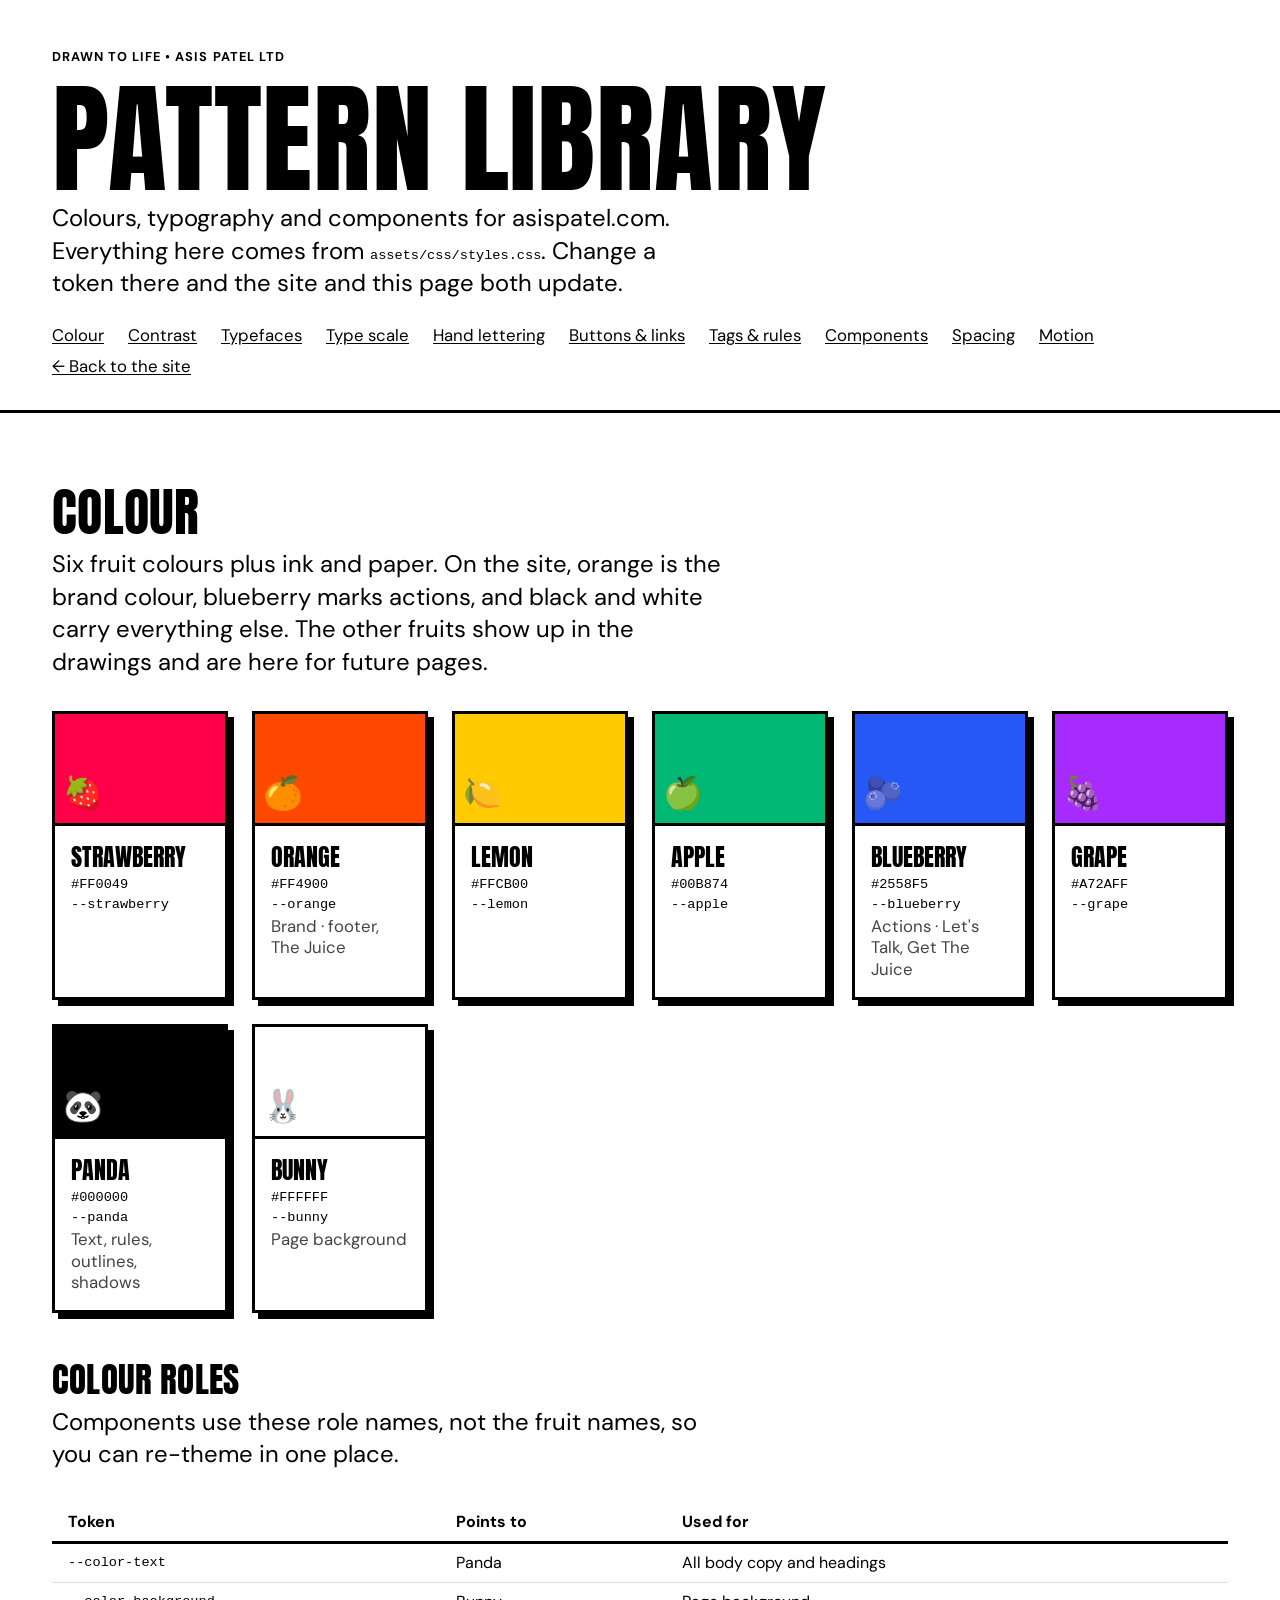
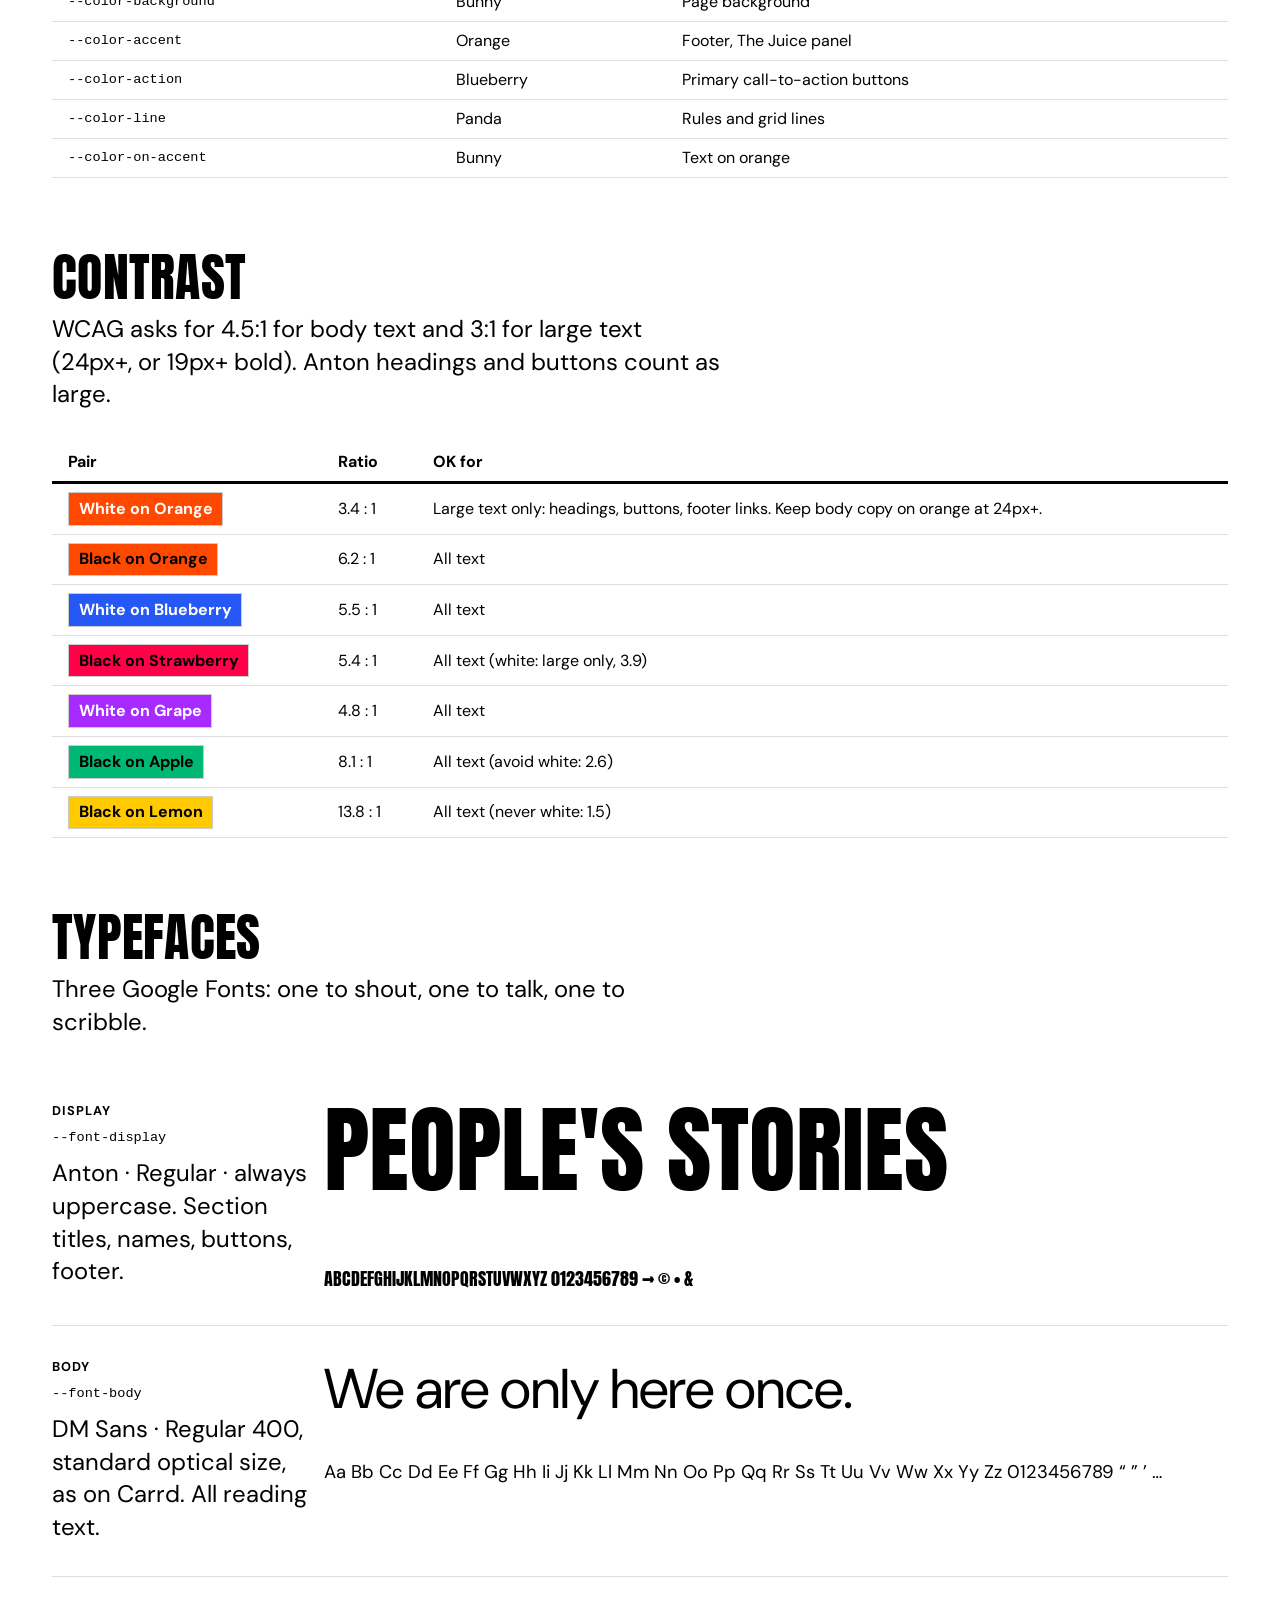
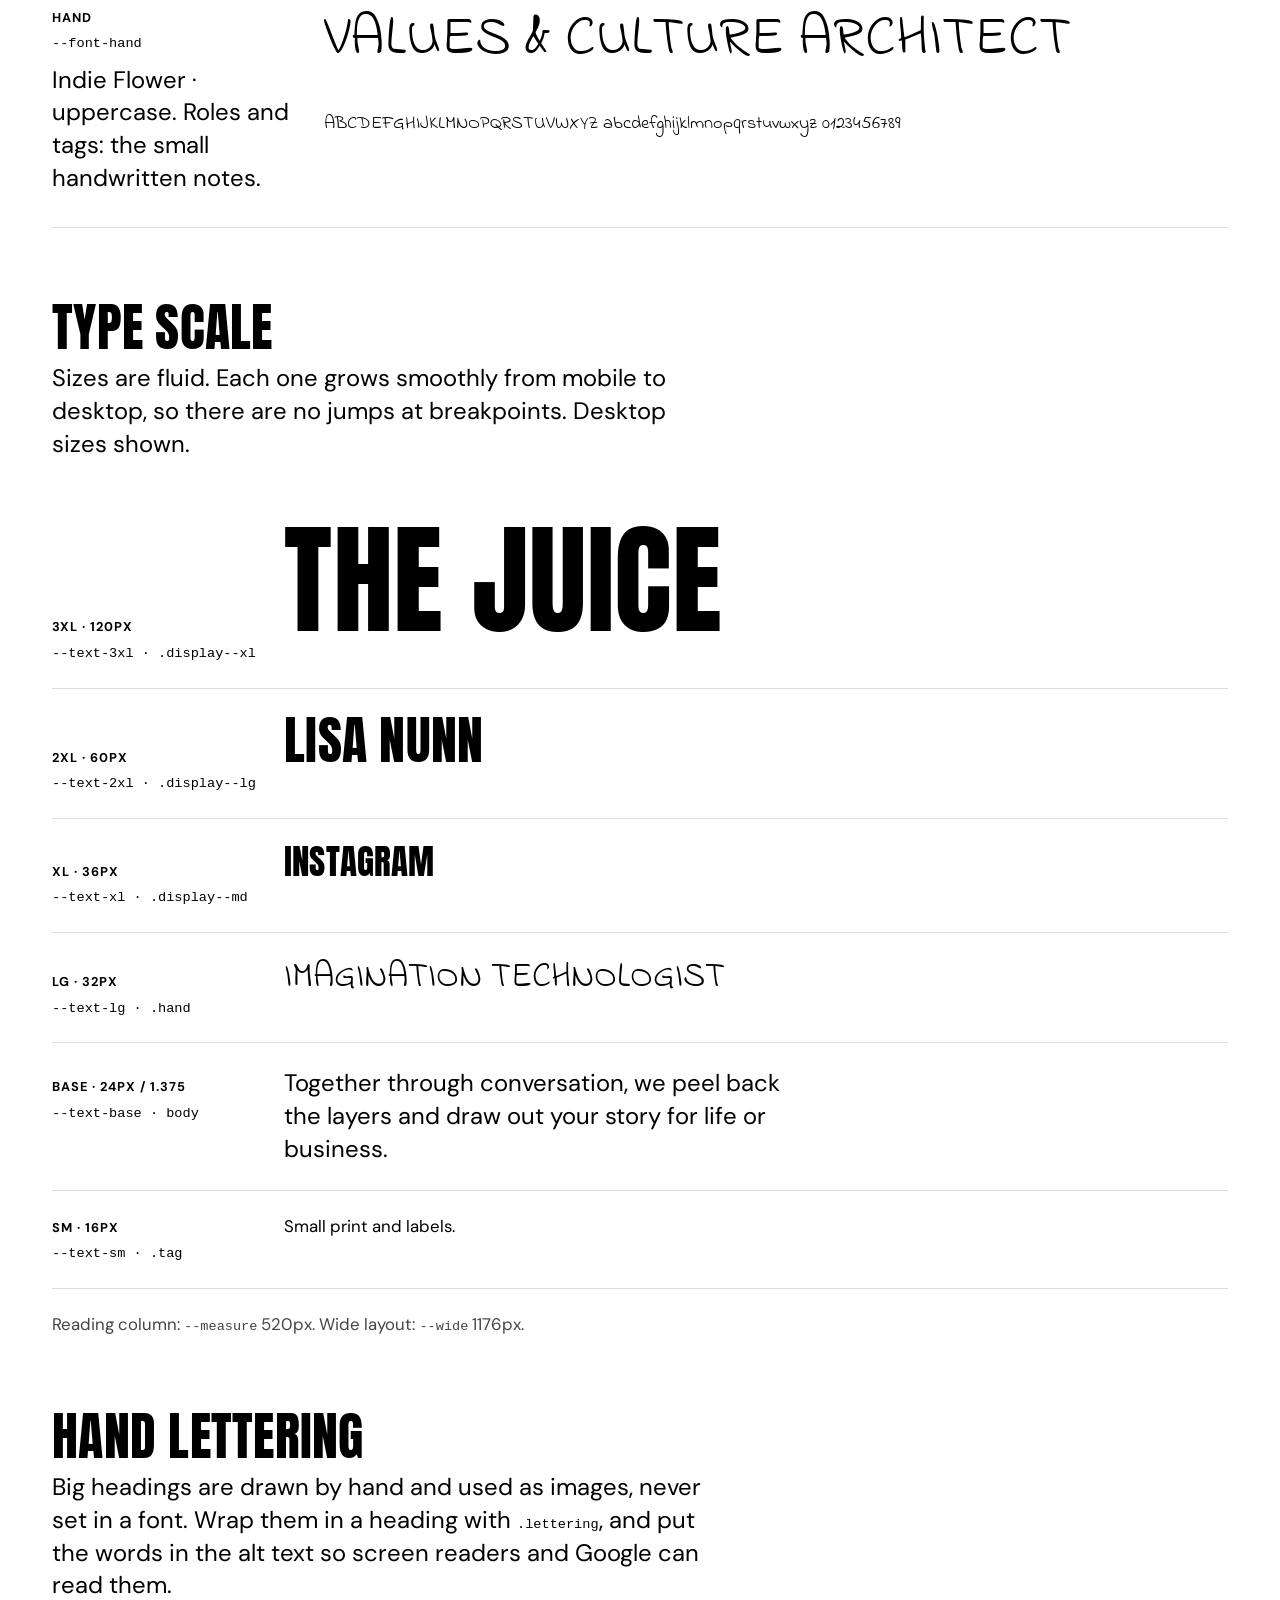
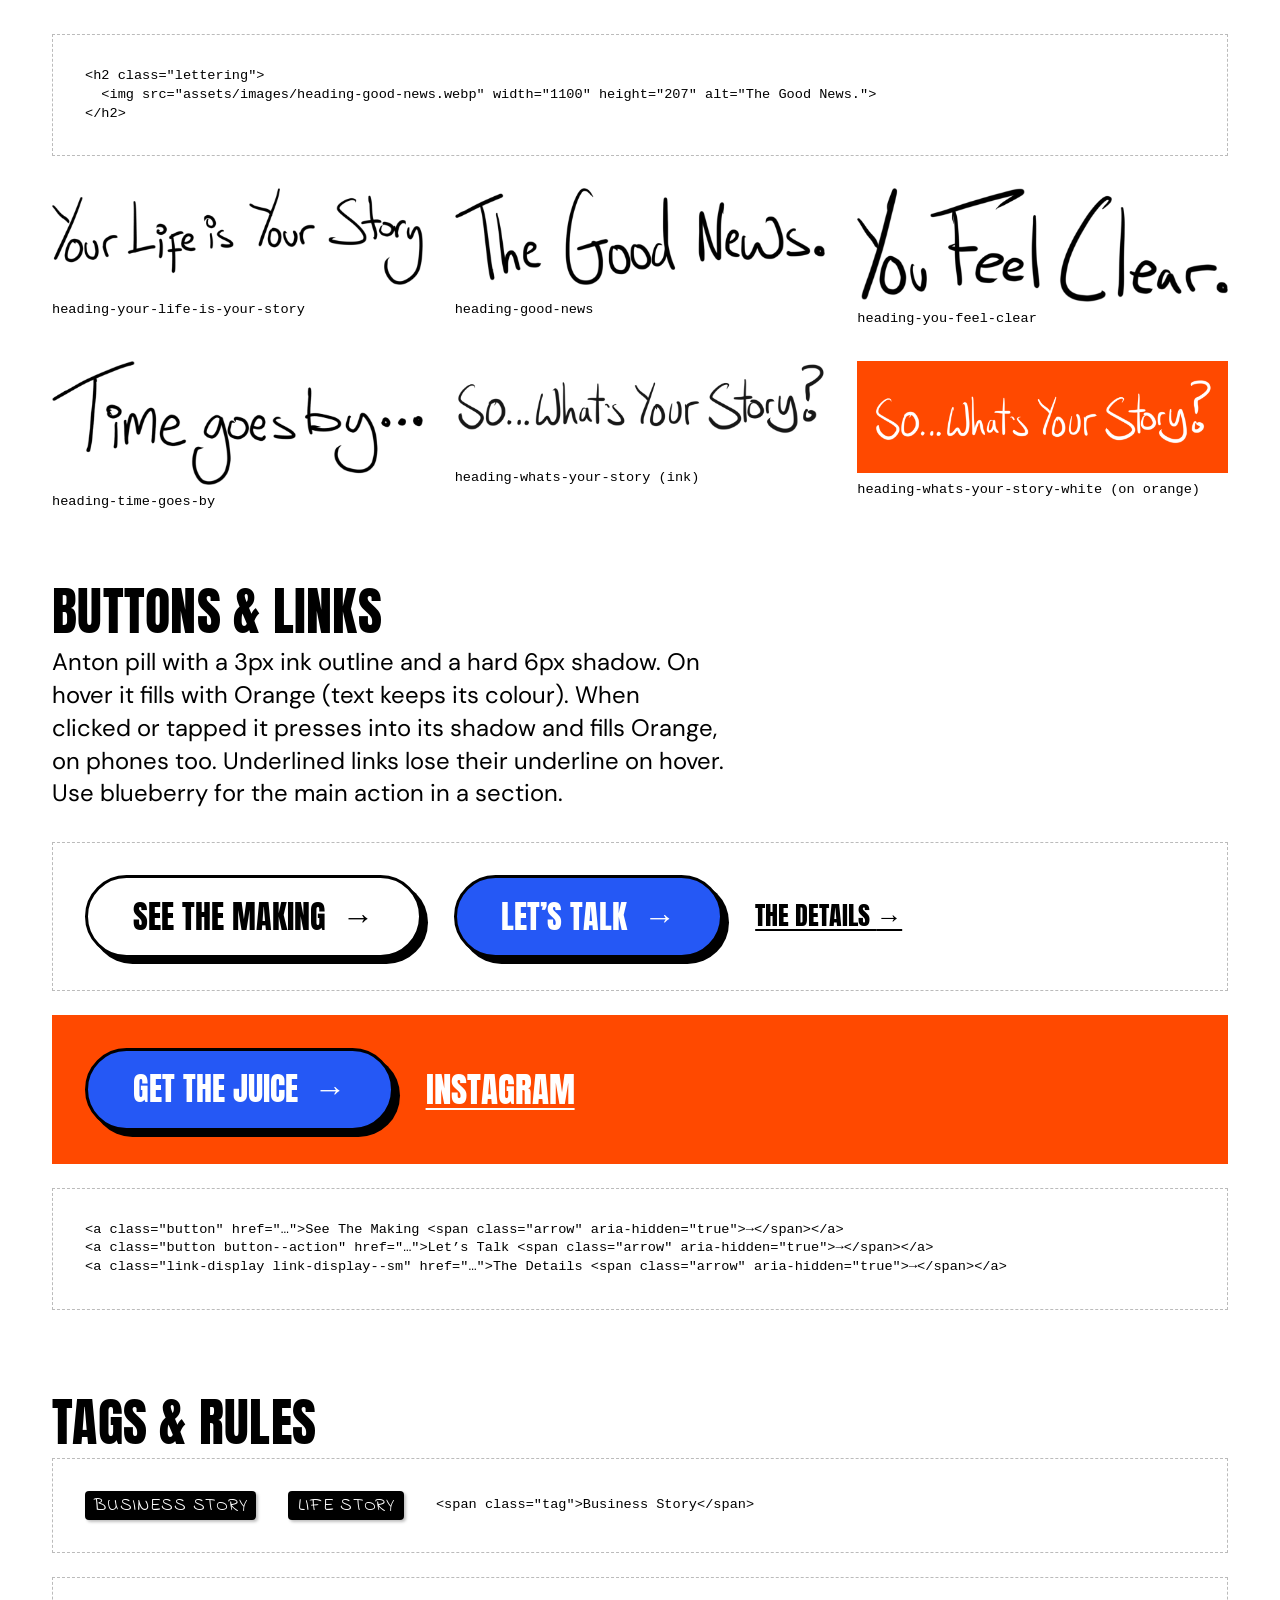
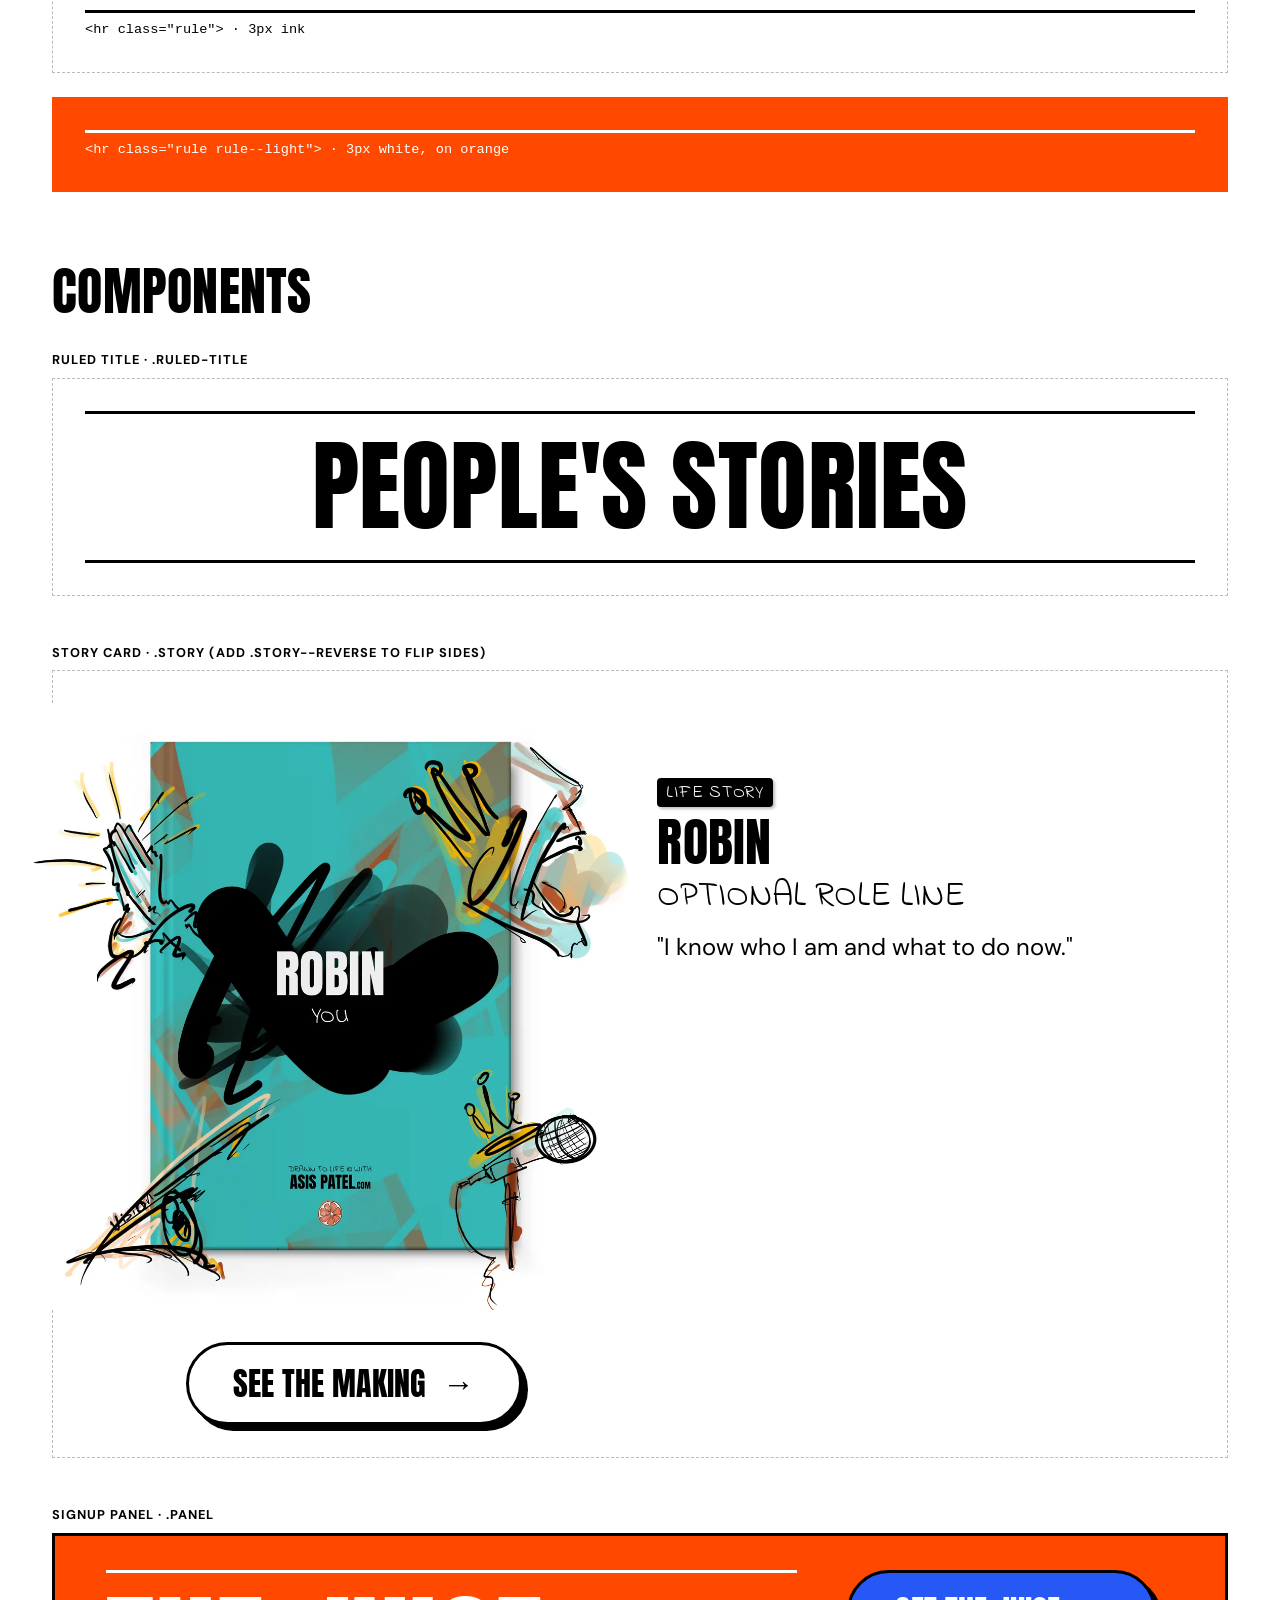
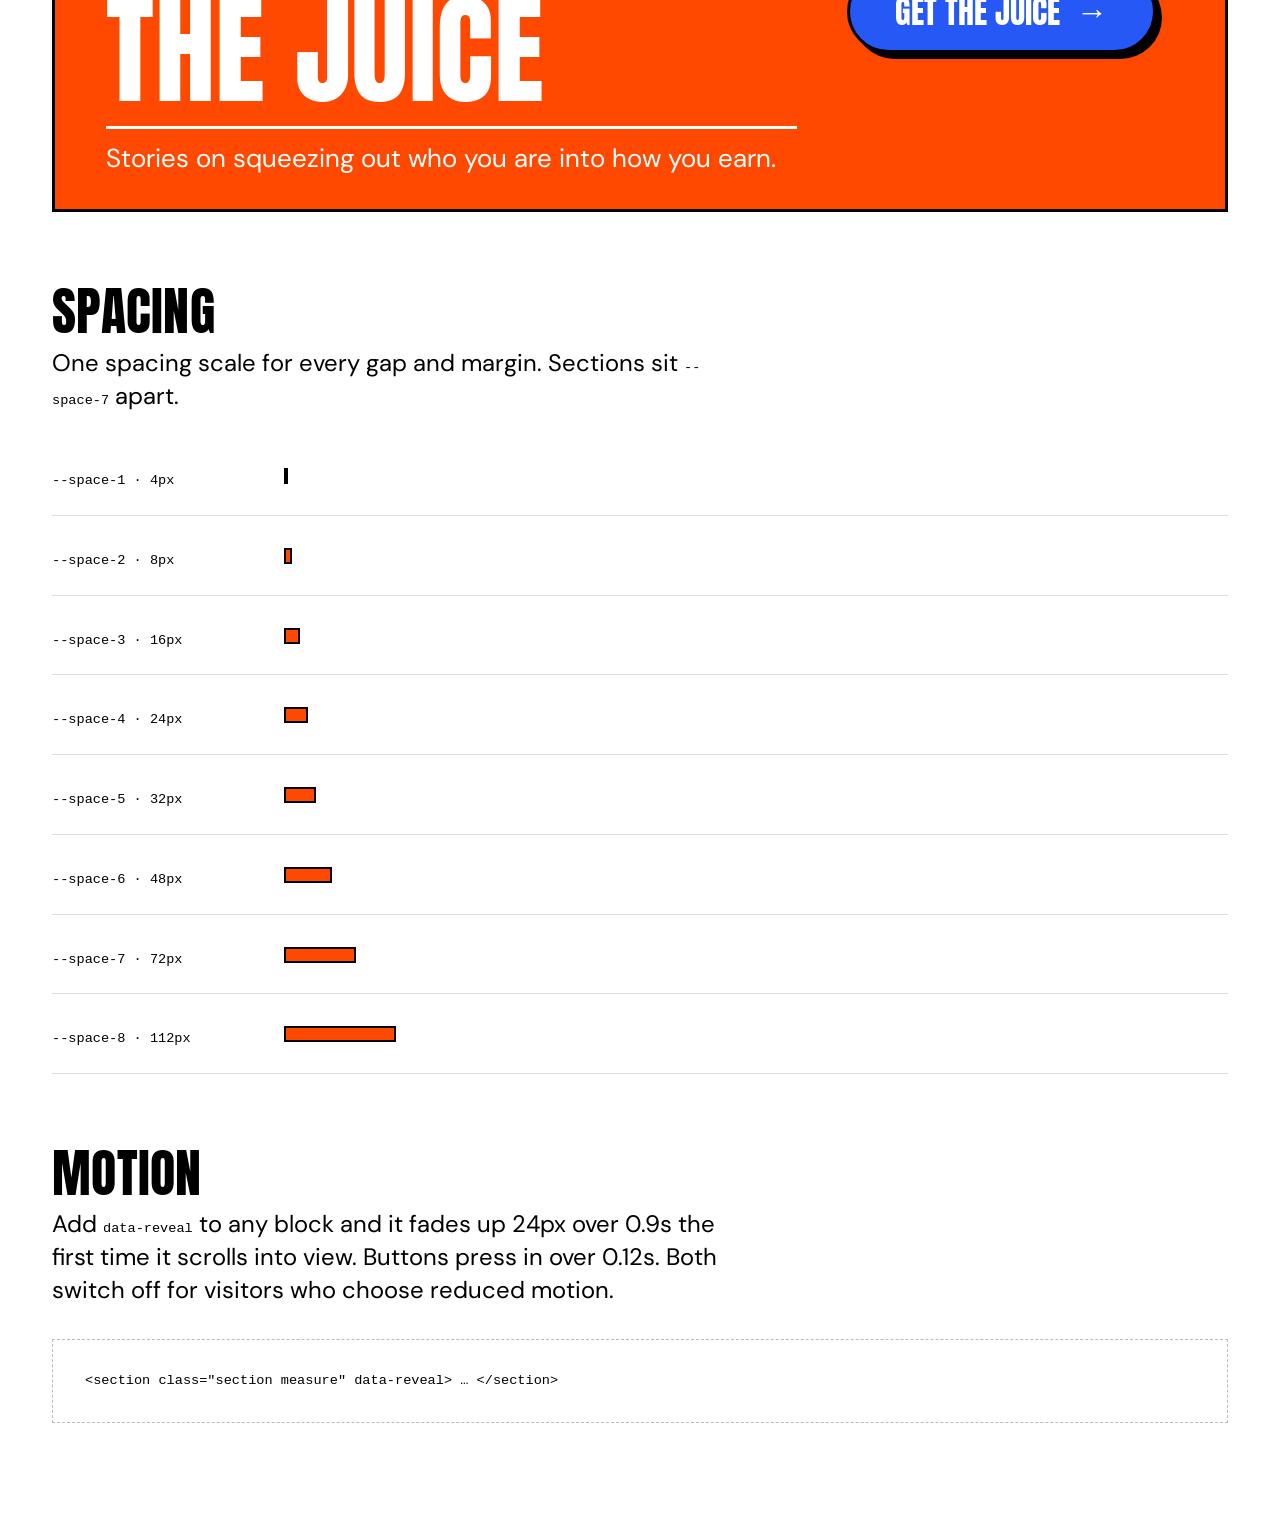
==== commit 9a936e0d: "Push-button press on phones Tapping a pill button now pushes it into its shadow and fills it orange," ====
--- a/styleguide.html
+++ b/styleguide.html
@@ -10,7 +10,7 @@
   <link rel="preconnect" href="https://fonts.googleapis.com">
   <link rel="preconnect" href="https://fonts.gstatic.com" crossorigin>
   <link rel="stylesheet" href="https://fonts.googleapis.com/css2?display=swap&amp;family=DM+Sans:ital,wght@0,400;1,400&amp;family=Anton:ital,wght@0,400;1,400&amp;family=Indie+Flower:ital,wght@0,400;1,400">
-  <link rel="stylesheet" href="assets/css/styles.css?v=202611241944">
+  <link rel="stylesheet" href="assets/css/styles.css?v=202611242011">
   <style>
     /* Styles for this documentation page only */
     .sg-header { padding: var(--space-6) 0 var(--space-5); border-bottom: var(--rule) solid var(--panda); }
@@ -183,7 +183,7 @@
   <!-- BUTTONS -->
   <section class="sg-section" id="buttons">
     <h2 class="display display--lg">Buttons &amp; links</h2>
-    <p class="sg-intro">Anton pill with a 3px ink outline and a hard 6px shadow. On hover it fills with Orange (text keeps its colour), and it presses in on click. Underlined links lose their underline on hover. Use blueberry for the main action in a section.</p>
+    <p class="sg-intro">Anton pill with a 3px ink outline and a hard 6px shadow. On hover it fills with Orange (text keeps its colour). When clicked or tapped it presses into its shadow and fills Orange, on phones too. Underlined links lose their underline on hover. Use blueberry for the main action in a section.</p>
     <div class="sg-row sg-demo">
       <a class="button" href="#buttons">See The Making <span class="arrow" aria-hidden="true">→</span></a>
       <a class="button button--action" href="#buttons">Let’s Talk <span class="arrow" aria-hidden="true">→</span></a>
--- a/assets/css/styles.css
+++ b/assets/css/styles.css
@@ -241,9 +241,17 @@
     transform var(--duration-press) var(--ease-out),
     box-shadow var(--duration-press) var(--ease-out);
 }
-.button:hover,
+@media (hover: hover) {
+  .button:hover { background-color: var(--orange); }
+}
 .button:focus-visible { background-color: var(--orange); }
-.button:active { transform: translate(6px, 6px); box-shadow: 0 0 0 var(--panda); }
+/* Press: pushes into its shadow and fills orange (mouse click or finger tap) */
+.button:active {
+  transform: translate(6px, 6px);
+  box-shadow: 0 0 0 var(--panda);
+  background-color: var(--orange);
+}
+.button { -webkit-tap-highlight-color: transparent; }
 
 .button--action {
   background: var(--color-action);
@@ -475,8 +483,36 @@
   .offers__art { padding-top: var(--space-5); }
   .offers__link { padding: 1.25rem 0.5rem; }
 
-  .footer-legal { font-size: 1.1458rem; }            /* 18.33px */
+  .footer-legal { font-size: 1.1458rem; margin: 1.8125rem 0 2rem; }  /* 18.33px */
   .footer-mark  { width: 4.5833rem; }                /* 73px */
+
+  /* Pill buttons: full width of the text column, as on Carrd */
+  .button {
+    display: flex;
+    justify-content: center;
+    width: 100%;
+    height: 4.5833rem;                   /* 73.3px */
+    padding: 0 2.2917rem;                /* 36.7px */
+    font-size: 1.375rem;                 /* 22px */
+    box-shadow: 5.192px 5.192px 0 var(--panda);
+    gap: 0.3em;                          /* arrow sits close to the words */
+  }
+  .button:active { transform: translate(5.192px, 5.192px); }
+  .story__media .button { width: calc(100% - 2 * var(--gutter)); }
+  .panel__action { justify-self: stretch; }
+
+  /* Section spacing, measured ink-to-ink against Carrd at 393px */
+  .section { margin-bottom: 0; }
+  [style*="--m-mt"] { margin-top: var(--m-mt) !important; }
+  .lettering--caption { width: 11.92rem; margin-top: 0.4575rem; }   /* 190.7px, as on Carrd */
+  .signature { margin: -0.375rem 0 0; }
+  .gap-ready .lettering { margin-bottom: 0.9375rem; }
+  .ruled-title { gap: 1rem; }
+  .ruled-title + .story { padding-top: 3.45rem; }
+  .site-footer { padding-top: 3.7rem; }
+  .site-footer .lettering { margin-bottom: 1.5rem; }
+  .site-footer .button { margin-bottom: 2.25rem; }
+  .footer-links { padding: 1.8125rem 0; }
 }
 
 
@@ -490,6 +526,11 @@
     opacity var(--duration-reveal) var(--ease-out),
     transform var(--duration-reveal) var(--ease-out);
 }
+.js .footer-mark[data-reveal] {          /* orange slice rises up from below, as on Carrd */
+  transform: translateY(1.828rem);         /* 29px */
+  transition-duration: 1s;
+  transition-delay: 0.25s;
+}
 .js [data-reveal].is-visible {
   opacity: 1;
   transform: none;
